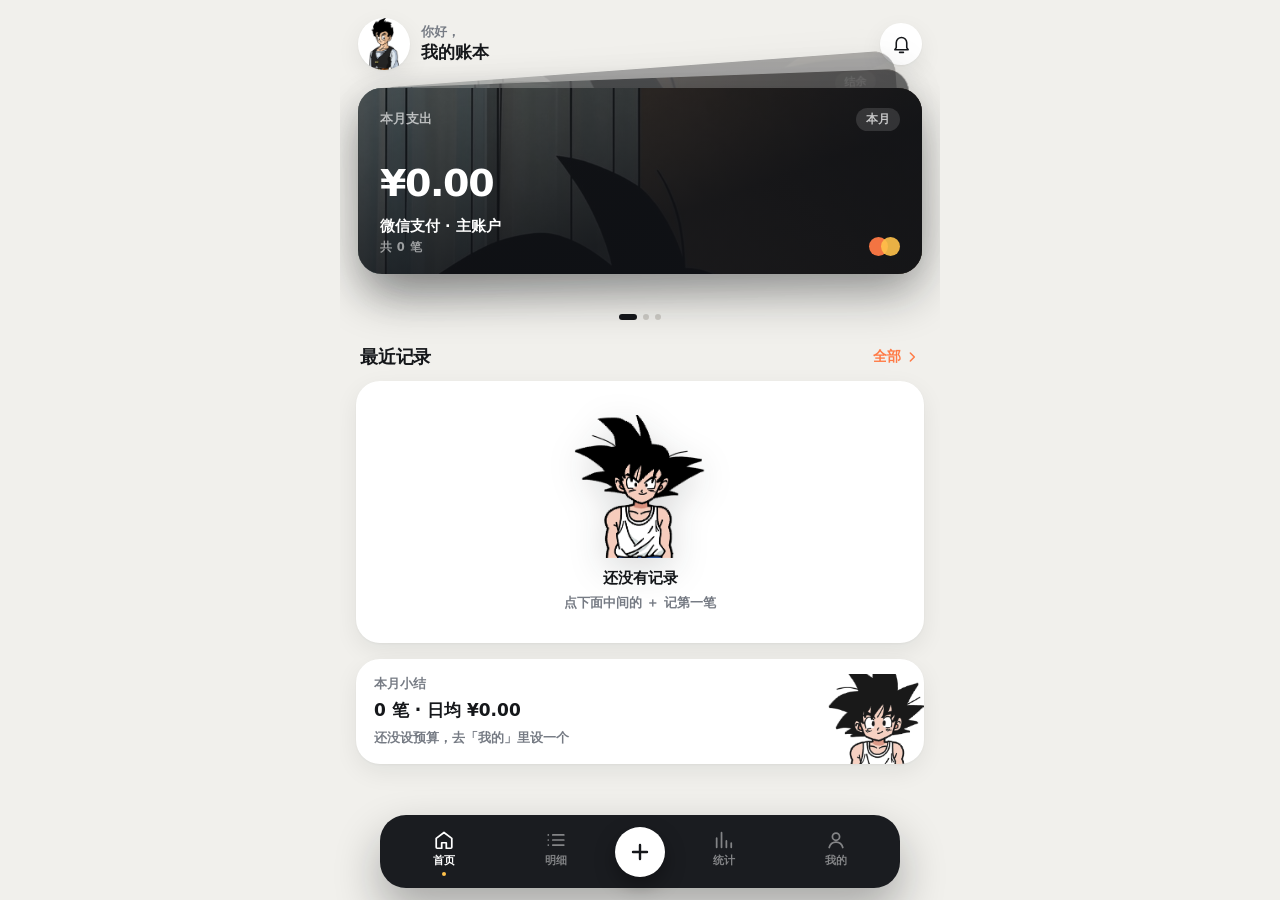
==== index.html @ 243e541c "lazy-ledger v4.0.0: new UI (cards/timeline/dial) + stickers" ====
<!DOCTYPE html>
<html lang="zh-CN">
<head>
<meta charset="UTF-8">
<meta name="viewport" content="width=device-width, initial-scale=1, viewport-fit=cover, maximum-scale=1, user-scalable=no">
<meta name="format-detection" content="telephone=no">
<title>记账</title>
<meta name="description" content="iPhone 快捷指令自动记账 · 说一句记账 · 统计，离线可用，数据同步到你的 GitHub 私有仓库">
<meta name="theme-color" content="#F1F0EC">
<link rel="manifest" href="./manifest.json">
<link rel="icon" type="image/png" href="./icons/icon-192.png">
<link rel="apple-touch-icon" href="./icons/apple-touch-icon.png">
<meta name="apple-mobile-web-app-capable" content="yes">
<meta name="mobile-web-app-capable" content="yes">
<!-- ⚠️ 必须是 default，不要改成 black-translucent。
     2026-10-14 真机实测：black-translucent 下 iOS 会让网页铺到状态栏底下，
     但把**屏幕最底那 47px** 让出去 —— 视口底比屏幕底高 47px，底栏永远悬空。 -->
<meta name="apple-mobile-web-app-status-bar-style" content="default">
<meta name="apple-mobile-web-app-title" content="记账">
<script>
/* 首屏就判定是否「独立 App 模式」（加到主屏后从图标启动）——必须在 CSS 生效前设置，
   否则会先按 Safari 模式渲染一帧（底部多留一段安全区）再跳到正确位置。 */
(function () {
  var sa = 0;
  try {
    if (window.navigator.standalone === true) sa = 1;
    else if (window.matchMedia && window.matchMedia('(display-mode: standalone)').matches) sa = 1;
    else if (window.matchMedia && window.matchMedia('(display-mode: fullscreen)').matches) sa = 1;
  } catch (e) {}
  document.documentElement.setAttribute('data-standalone', sa ? '1' : '0');
})();
</script>
<style>
  /* ============================================================
     设计语言（按参考图重做）
     浅暖灰底 + 纯白卡 + 近黑作为唯一重色（大数字、主按钮、悬浮底栏）
     大圆角（卡片 24-28px、控件胶囊）、柔和扩散阴影、深色卡片上用细波纹线
     橙色只做点缀（「全部 ›」、账户卡交叠圆点）
     字号：数字用 tabular-nums 对齐，标题字重 800
     ============================================================ */
  :root{
    --bg:#F1F0EC;
    --card:#FFFFFF;
    --ink:#15171A;
    --ink2:#767B84;
    --ink3:#AAAFB8;
    --line:#ECEAE4;
    --dark:#1A1C20;
    --dark2:#272A31;
    --accent:#FF7A45;
    --amber:#FFC24B;
    --green:#20BF8C;
    --red:#FF5C63;
    --r-xl:30px; --r-lg:24px; --r-md:18px; --r-sm:12px;
    --sh:0 8px 24px rgba(20,22,26,.07), 0 1px 3px rgba(20,22,26,.05);
    --sh2:0 18px 44px rgba(18,20,24,.14);
    --sh-dark:0 22px 46px rgba(12,14,18,.32);
    --f:-apple-system,BlinkMacSystemFont,"SF Pro Text","PingFang SC","Hiragino Sans GB","Microsoft YaHei",system-ui,sans-serif;
    --tab-h:104px;
  }
  *{box-sizing:border-box; -webkit-tap-highlight-color:transparent;}
  /* 禁止双指捏合缩放：viewport 的 user-scalable=no 在 iOS 上会被忽略，touch-action 才管用。
     双击放大也用这条压掉（别用 touchend preventDefault，会吃掉 click）。 */
  html,body{touch-action:pan-x pan-y; overscroll-behavior:none;}
  html{-webkit-text-size-adjust:100%; overflow-anchor:none; height:100%; overflow:hidden; background:var(--bg);}
  body{
    height:100%;
    height:var(--app-h, 100%);
    margin:0; background:var(--bg); color:var(--ink);
    font-family:var(--f);
    font-size:15px; line-height:1.45; font-weight:500;
    display:flex; flex-direction:column; overflow:hidden; overflow-anchor:none;
    -webkit-font-smoothing:antialiased;
  }
  button{font-family:inherit; font-weight:700; color:inherit; cursor:pointer; border:none; background:none; padding:0;}
  input,select,textarea{font-family:inherit; font-weight:600; color:var(--ink);}
  /* 干掉数字输入框自带的上下箭头（桌面浏览器上很丑，手机没有但截图会露） */
  input[type=number]::-webkit-outer-spin-button,
  input[type=number]::-webkit-inner-spin-button{-webkit-appearance:none; margin:0;}
  input[type=number]{-moz-appearance:textfield; appearance:textfield;}
  img{display:block;}
  .num{font-variant-numeric:tabular-nums; letter-spacing:-.03em;}
  .muted{color:var(--ink2);}
  .tiny{font-size:12.5px;}
  .k{font-size:13px; font-weight:600; color:var(--ink2);}
  .card{background:var(--card); border-radius:var(--r-lg); box-shadow:var(--sh);}

  /* ---------- 滚动容器 ---------- */
  main{
    flex:1 1 auto; min-height:0;
    overflow-y:auto; -webkit-overflow-scrolling:touch;
    padding:calc(14px + env(safe-area-inset-top)) 16px calc(var(--tab-h, 104px) + 10px);
    max-width:600px; width:100%; margin:0 auto;
    position:relative;
  }
  main::-webkit-scrollbar{width:0;}
  .page{display:none;}
  .page.active{display:block; animation:fadeUp .22s ease both;}
  @keyframes fadeUp{from{opacity:0; transform:translateY(6px);} to{opacity:1; transform:none;}}

  /* ---------- 页头 ---------- */
  .pg-head{padding:6px 4px 16px;}
  .pg-head .hk{font-size:13px; font-weight:600; color:var(--ink2);}
  .pg-head h1{margin:2px 0 0; font-size:30px; font-weight:800; letter-spacing:-.5px;}
  .pg-head .row{display:flex; align-items:flex-end; justify-content:space-between; gap:12px;}
  .mnav{display:flex; align-items:center; gap:2px; background:var(--card); border-radius:999px; padding:3px; box-shadow:var(--sh); flex:none;}
  .mnav button{width:34px; height:34px; border-radius:50%; font-size:17px; font-weight:700; color:var(--ink); display:flex; align-items:center; justify-content:center;}
  .mnav button:active{background:var(--bg);}
  .mnav .ym{font-size:13.5px; font-weight:700; min-width:52px; text-align:center; font-variant-numeric:tabular-nums;}

  /* ---------- 首页：问候 ---------- */
  /* 头像用透明底贴纸，整张显示不裁切（原来是照片方形裁切，头被切掉一半） */
  .hello{display:flex; align-items:center; gap:11px; padding:4px 2px 16px;}
  .ava{width:52px; height:52px; border-radius:50%; background:var(--card); box-shadow:var(--sh); flex:none;
       display:flex; align-items:center; justify-content:center; overflow:hidden;}
  .ava img{width:100%; height:100%; object-fit:contain;}
  .hello .who .k2{font-size:12.5px; font-weight:600; color:var(--ink2);}
  .hello .who .n2{font-size:17px; font-weight:800; margin-top:-1px;}
  .bell{margin-left:auto; width:42px; height:42px; border-radius:50%; background:var(--card); box-shadow:var(--sh); display:flex; align-items:center; justify-content:center; position:relative; flex:none;}
  .bell svg{width:21px; height:21px;}
  .bell i{position:absolute; top:9px; right:10px; width:8px; height:8px; border-radius:50%; background:var(--accent); border:2px solid var(--card); display:none;}
  .bell.alert i{display:block;}

  /* ---------- 首页：深色账户卡（叠卡） ---------- */
  .stack{position:relative; height:214px; margin:2px 2px 0;}
  .ccard{
    position:absolute; left:0; right:0; height:186px; border-radius:var(--r-lg);
    background:var(--dark); color:#fff; overflow:hidden;
    box-shadow:var(--sh-dark);
    transition:transform .42s cubic-bezier(.22,.9,.24,1), opacity .42s ease;
    will-change:transform;
  }
  .ccard .waves{position:absolute; inset:0; background-repeat:no-repeat; background-size:cover; opacity:.9; pointer-events:none;}
  .ccard .face{position:absolute; inset:0; background-size:cover; background-position:50% 22%; opacity:.30; mix-blend-mode:screen; pointer-events:none;}
  .ccard .veil{position:absolute; inset:0; background:linear-gradient(160deg, rgba(26,28,32,.62), rgba(16,18,22,.92) 62%); pointer-events:none;}
  .ccard.pos0{transform:translateY(0) scale(1); z-index:3;}
  .ccard.pos1{transform:translateY(-13px) scale(.962) rotate(-2.1deg); z-index:2; opacity:.62;}
  .ccard.pos2{transform:translateY(-26px) scale(.925) rotate(-4.2deg); z-index:1; opacity:.34;}
  .ccard .cidx{
    position:absolute; inset:0; padding:20px 22px 18px; display:flex; flex-direction:column; z-index:2;
  }
  .ccard.pos0 .cidx{cursor:default;}
  .ccard .clbl{font-size:12.5px; font-weight:600; color:rgba(255,255,255,.66);}
  .ccard .ctag{margin-left:auto; font-size:11.5px; font-weight:700; color:rgba(255,255,255,.72); background:rgba(255,255,255,.13); padding:3px 10px; border-radius:999px;}
  .ccard .cnum{font-size:38px; font-weight:800; letter-spacing:-1.4px; margin-top:auto; line-height:1.05; font-variant-numeric:tabular-nums;}
  .ccard .cnum small{font-size:20px; font-weight:700; letter-spacing:0;}
  .ccard .cbot{display:flex; align-items:flex-end; gap:12px; margin-top:12px;}
  .ccard .cacc{font-size:14.5px; font-weight:700;}
  .ccard .csub{font-size:11.5px; font-weight:600; color:rgba(255,255,255,.55); margin-top:2px; letter-spacing:.4px; font-variant-numeric:tabular-nums;}
  .ccard .cdot{margin-left:auto; display:flex; align-items:center; flex:none;}
  .ccard .cdot i{width:19px; height:19px; border-radius:50%; display:block;}
  .ccard .cdot i:first-child{background:var(--accent); opacity:.95;}
  .ccard .cdot i:last-child{background:var(--amber); opacity:.9; margin-left:-7px;}
  .dots-nav{display:flex; align-items:center; justify-content:center; gap:6px; margin-top:12px;}
  .dots-nav i{width:6px; height:6px; border-radius:50%; background:#CFCDC7; transition:all .2s;}
  .dots-nav i.on{width:18px; border-radius:3px; background:var(--ink);}

  /* 分类图标圆形底座：任何地方用 .ric 都自带尺寸，
     否则在没有额外约束的容器里（首页最近记录）图片会撑到原始大小。 */
  .ric{width:44px; height:44px; border-radius:50%; display:flex; align-items:center;
       justify-content:center; font-size:19px; flex:none; overflow:hidden;}
  .ric img{width:100%; height:100%; object-fit:cover; display:block;}

  /* ---------- 首页：本月小结（带贴纸的卡） ---------- */
  .mcard{position:relative; margin-top:16px; background:var(--card); border-radius:var(--r-lg);
         box-shadow:var(--sh); padding:16px 18px; overflow:hidden; min-height:96px;}
  .mcard .dec{position:absolute; right:-8px; bottom:-14px; width:104px; height:104px; object-fit:cover;
              border-radius:22px; opacity:.9; pointer-events:none;}
  .mcard .k{font-size:12.5px; font-weight:600; color:var(--ink2); position:relative; z-index:2;}
  .mcard .v{font-size:17px; font-weight:800; margin-top:5px; position:relative; z-index:2;}
  .mcard .sub{font-size:12.5px; font-weight:600; color:var(--ink2); margin-top:5px;
              position:relative; z-index:2; max-width:60%; line-height:1.6;}

  /* ---------- 记一笔：顶部速记行 ---------- */
  .sayq{display:flex; align-items:center; gap:9px; background:var(--card); border-radius:999px;
        padding:6px 6px 6px 18px; box-shadow:var(--sh); margin-bottom:14px;}
  .sayq input{flex:1; min-width:0; border:none; outline:none; background:none; font-size:14.5px; padding:9px 0;}
  .sayq input::placeholder{color:var(--ink3); font-weight:600;}
  .sayq .go{width:38px; height:38px; border-radius:50%; background:var(--dark); display:flex;
            align-items:center; justify-content:center; flex:none; transition:transform .16s;}
  .sayq .go svg{width:18px; height:18px; stroke:#fff;}
  .sayq .go:active{transform:scale(.92);}

  /* ---------- 小节标题 ---------- */
  .sec{display:flex; align-items:center; justify-content:space-between; gap:10px; margin:24px 4px 11px;}
  .sec .t{font-size:18px; font-weight:800; letter-spacing:-.2px;}
  .sec .more{font-size:13.5px; font-weight:700; color:var(--accent); display:flex; align-items:center; gap:3px;}

  /* ---------- 记录行 ---------- */
  .tx{display:flex; align-items:center; gap:12px; padding:11px 14px; cursor:pointer;}
  .tx + .tx{border-top:1px solid var(--line);}
  .tx:active{background:#FAF9F7;}
  .tx .mid{flex:1; min-width:0;}
  .tx .n{font-size:15.5px; font-weight:700; white-space:nowrap; overflow:hidden; text-overflow:ellipsis;}
  .tx .s{font-size:12.5px; font-weight:600; color:var(--ink2); margin-top:1px; white-space:nowrap; overflow:hidden; text-overflow:ellipsis;}
  .tx .amt{font-size:16px; font-weight:800; font-variant-numeric:tabular-nums; letter-spacing:-.3px; flex:none;}
  .tx .amt.in{color:var(--green);}
  .tx .st{display:inline-block; width:6px; height:6px; border-radius:50%; margin:0 5px 2px 0;}
  .list-card{background:var(--card); border-radius:var(--r-lg); box-shadow:var(--sh); overflow:hidden;}

  /* ---------- 空状态 ---------- */
  .empty{padding:34px 20px 30px; text-align:center;}
  .empty img{width:132px; margin:0 auto 10px; filter:drop-shadow(0 10px 18px rgba(20,22,26,.16));}
  .empty .t{font-size:15px; font-weight:700;}
  .empty .s{font-size:13px; font-weight:600; color:var(--ink2); margin-top:4px;}

  /* ---------- 明细：日期条 ---------- */
  .daystrip{display:flex; gap:7px; overflow-x:auto; padding:2px 2px 6px; margin:0 -16px 12px; padding-left:16px; padding-right:16px;}
  .daystrip::-webkit-scrollbar{display:none;}
  .dchip{
    flex:none; width:52px; padding:8px 0 9px; border-radius:16px; background:var(--card);
    box-shadow:var(--sh); display:flex; flex-direction:column; align-items:center; gap:2px;
    /* ⚠️ 这里不能有 transform 过渡：让位期间每个 chip 的 transform 由 JS 每帧写，
       再叠一层 transition 会互相打架（FLIP 的「瞬时回位」会被拖成慢动作）。 */
  }
  .dchip .d1{font-size:16px; font-weight:800; font-variant-numeric:tabular-nums;}
  .dchip .d2{font-size:10.5px; font-weight:600; color:var(--ink2);}
  .dchip .d3{width:5px; height:5px; border-radius:50%; background:var(--accent); opacity:0; margin-top:1px;}
  .dchip.has .d3{opacity:1;}
  .dchip.on{background:var(--dark); box-shadow:var(--sh2);}
  .dchip.on .d1,.dchip.on .d2{color:#fff;}
  .dchip.on .d3{background:var(--amber);}
  .dchip.wide{width:auto; padding-left:14px; padding-right:14px; justify-content:center;}
  /* 标签让位（Expanding Tag Selection）：选中的标签真实变宽，邻居靠 FLIP 平滑让位。
     ⚠️ 宽度必须用具体像素（min-width）而不是 width:auto —— 短标签（"1"）在 auto 下
     不会比默认宽，选中态就看不出来，邻居也就无从让位。
     让位期间每个 chip 的 transform 由 JS 每帧写，所以这里不能有 transform 过渡。 */
  .dchip.sel{width:auto; min-width:74px; padding-left:14px; padding-right:14px;}
  .dchip.sel .d1{font-size:17px;}
  .dchip.sel .d2{color:rgba(255,255,255,.78);}

  /* ---------- 明细：日历（点月份按钮形变展开） ---------- */
  #cal{
    position:absolute; z-index:70; background:var(--card); border-radius:26px;
    box-shadow:var(--sh2); overflow:hidden; display:none;
  }
  #cal.show{display:block;}
  #cal.morphing{pointer-events:none;}
  #calInner{padding:16px 16px 14px;}
  .cal-top{display:flex; align-items:center; gap:8px; margin-bottom:12px;}
  .cal-top .cm{font-size:16px; font-weight:800; font-variant-numeric:tabular-nums;}
  .cal-top .cy{font-size:12.5px; font-weight:600; color:var(--ink2); margin-left:2px;}
  .cal-top .nav{margin-left:auto; display:flex; gap:6px;}
  .cal-top .nav button{width:32px; height:32px; border-radius:50%; background:var(--bg); display:flex; align-items:center; justify-content:center; font-size:16px; font-weight:700;}
  .cal-top .nav button:active{background:#E7E5E0;}
  .cal-wk{display:grid; grid-template-columns:repeat(7,minmax(0,1fr)); gap:2px; margin-bottom:4px;}
  .cal-wk span{text-align:center; font-size:11px; font-weight:700; color:var(--ink3); padding:4px 0;}
  /* ⚠️ 必须 minmax(0,1fr)：纯 1fr 等于 minmax(auto,1fr)，某一格内容偏宽时会把
     整条轨道撑大 → 7 列装不进容器，日期错位、卡片右缘溢出被裁。 */
  .cal-grid{display:grid; grid-template-columns:repeat(7,minmax(0,1fr)); gap:2px;}
  .cal-grid button{
    aspect-ratio:1; min-width:0; border-radius:12px; display:flex; flex-direction:column;
    align-items:center; justify-content:center; gap:2px; font-size:14px; font-weight:700;
    font-variant-numeric:tabular-nums; color:var(--ink); transition:background .15s;
    overflow:hidden;
  }
  .cal-grid button.empty{visibility:hidden;}
  .cal-grid button.today{box-shadow:inset 0 0 0 2px var(--ink);}
  .cal-grid button.has{background:#F2F0EB;}
  .cal-grid button.on{background:var(--dark); color:#fff;}
  .cal-grid button .cd{width:4px; height:4px; border-radius:50%; background:var(--accent);}
  .cal-grid button.on .cd{background:var(--amber);}
  .cal-foot{display:flex; gap:8px; margin-top:12px;}
  .cal-foot button{flex:1; padding:11px 0; border-radius:999px; font-size:13.5px; font-weight:700; background:var(--bg);}
  .cal-foot button.primary{background:var(--dark); color:#fff;}

  /* ---------- 明细：时间轴 ---------- */
  .tl{position:relative; padding-left:26px;}
  .tl::before{content:''; position:absolute; left:7px; top:14px; bottom:14px; width:2px; background:var(--line); border-radius:2px;}
  .tl-day{position:relative; display:flex; align-items:center; gap:8px; margin:16px 0 9px;}
  .tl-day:first-child{margin-top:2px;}
  .tl-day .dd{position:absolute; left:-26px; width:16px; height:16px; border-radius:50%; background:var(--card); box-shadow:0 0 0 2.5px var(--ink) inset;}
  .tl-day.on .dd{background:var(--ink); box-shadow:none;}
  .tl-day .t1{font-size:14px; font-weight:800;}
  .tl-day .t2{font-size:12px; font-weight:600; color:var(--ink2);}
  .tl-day .sum{margin-left:auto; font-size:12.5px; font-weight:700; color:var(--ink2); font-variant-numeric:tabular-nums;}
  .tl-item{position:relative; margin-bottom:9px;}
  .tl-item .dot{position:absolute; left:-25.5px; top:26px; width:13px; height:13px; border-radius:50%; background:var(--card); border:2.5px solid #D8D6D0;}
  .tl-item .row{
    display:flex; align-items:center; gap:11px; background:var(--card); border-radius:var(--r-md);
    padding:12px 14px; box-shadow:var(--sh); cursor:pointer; transition:transform .16s ease;
  }
  .tl-item .row:active{transform:scale(.985);}
  .tl-item.dark .row{background:var(--dark); color:#fff; box-shadow:var(--sh2);}
  .tl-item.dark .dot{border-color:var(--ink); background:var(--ink);}
  .tl-item.dark .r2{color:rgba(255,255,255,.6);}
  .tl-item .ric{width:40px; height:40px;}
  .tl-item .rmid{flex:1; min-width:0;}
  .tl-item .r1{font-size:15px; font-weight:700; white-space:nowrap; overflow:hidden; text-overflow:ellipsis;}
  .tl-item .r2{font-size:12px; font-weight:600; color:var(--ink2); margin-top:1px; white-space:nowrap; overflow:hidden; text-overflow:ellipsis;}
  .tl-item .ramt{font-size:15.5px; font-weight:800; font-variant-numeric:tabular-nums; flex:none;}
  .tl-item .ramt.in{color:var(--green);}
  .tl-total{display:flex; align-items:center; justify-content:space-between; margin:18px 0 0; padding:14px 18px; border-radius:var(--r-md); background:var(--card); box-shadow:var(--sh);}
  .tl-total .l{font-size:13px; font-weight:600; color:var(--ink2);}
  .tl-total .v{font-size:19px; font-weight:800; font-variant-numeric:tabular-nums;}

  /* ---------- 统计：分段控件 ---------- */
  .seg{position:relative; display:flex; background:#E7E5E0; border-radius:999px; padding:4px; margin:0 0 20px;}
  .seg .pill{position:absolute; top:4px; bottom:4px; left:4px; width:calc(50% - 4px); background:var(--dark); border-radius:999px; box-shadow:0 6px 16px rgba(12,14,18,.28); transition:transform .3s cubic-bezier(.32,.72,0,1);}
  .seg.r .pill{transform:translateX(100%);}
  .seg button{position:relative; z-index:2; flex:1; padding:11px 0; font-size:14.5px; font-weight:700; color:var(--ink2); display:flex; align-items:center; justify-content:center; gap:7px; transition:color .25s;}
  .seg button svg{width:17px; height:17px;}
  .seg button.on{color:#fff;}

  /* ---------- 统计：刻度表盘 ---------- */
  .dial{position:relative; width:214px; height:214px; margin:26px auto 0;}  .dial-disc{
    position:absolute; inset:0; border-radius:50%; background:var(--card);
    box-shadow:0 14px 34px rgba(20,22,26,.10), 0 2px 6px rgba(20,22,26,.05);
    display:flex; flex-direction:column; align-items:center; justify-content:center; text-align:center; padding:0 22px;
  }
  .dial-svg{position:absolute; left:50%; top:50%; width:330px; height:330px; margin:-165px 0 0 -165px; overflow:visible; pointer-events:none;}
  .dial-state{font-size:13px; font-weight:700; color:var(--ink2);}
  .dial-state.warn{color:var(--accent);}
  .dial-num{font-size:30px; font-weight:800; letter-spacing:-1px; margin-top:3px; font-variant-numeric:tabular-nums;}
  .dial-sub{font-size:12px; font-weight:700; color:var(--ink2); margin-top:3px;}
  .dial-min,.dial-max{position:absolute; top:186px; font-size:11.5px; font-weight:700; color:var(--ink3); font-variant-numeric:tabular-nums;}
  .dial-min{left:-2px;} .dial-max{right:-2px;}
  /* 贴纸当吉祥物站在表盘左手边的空白里（表盘居中，左侧留出的空档正好站一只）：
     竖着放，完全不压中间的数字；只与最左边那段浅灰刻度轻微重叠，视觉上像贴在卡片前 */
  .dial-sticker{position:absolute; left:-70px; bottom:12px; width:58px; filter:drop-shadow(0 10px 18px rgba(20,22,26,.18)); pointer-events:none; z-index:2;}
  .dial-sticker img{width:100%; height:auto;}
  @media (max-width:375px){ .dial-sticker{left:-50px; bottom:16px; width:50px;} }
  @media (max-width:345px){ .dial-sticker{left:-42px; width:42px;} }

  /* ---------- 统计：指标格 ---------- */
  .grid2{display:grid; grid-template-columns:1fr 1fr; gap:11px; margin-top:18px;}
  .cell{background:var(--card); border-radius:var(--r-md); box-shadow:var(--sh); padding:14px 16px;}
  .cell .k{font-size:12px; font-weight:600;}
  .cell .v{font-size:21px; font-weight:800; margin-top:3px; font-variant-numeric:tabular-nums; letter-spacing:-.5px;}
  .cell .v.in{color:var(--green);}

  /* ---------- 统计：柱状 ---------- */
  .bars{display:flex; align-items:flex-end; gap:7px; height:132px; padding-top:20px;}
  .bar{flex:1; display:flex; flex-direction:column; align-items:center; justify-content:flex-end; height:100%; position:relative; cursor:pointer;}
  .bar .bv{position:absolute; top:-15px; font-size:9.5px; font-weight:700; color:var(--ink2); white-space:nowrap; font-variant-numeric:tabular-nums;}
  .bar .bb{width:100%; border-radius:8px 8px 4px 4px; background:#E3E1DB; min-height:5px; transition:background .2s;}
  .bar.on .bb{background:var(--dark);}
  .bar .bl{font-size:11px; font-weight:700; color:var(--ink2); margin-top:6px; font-variant-numeric:tabular-nums;}
  .bar.on .bl{color:var(--ink);}
  .thinbar{display:flex; align-items:flex-end; gap:2.5px; height:76px;}
  .thinbar i{flex:1; min-width:2px; background:#DEDCD6; border-radius:2px 2px 0 0; min-height:3px;}
  .thinbar i.hi{background:var(--accent);}
  .thinbar i.zero{background:#EDEBE6;}
  /* 统计页底部的贴纸横条：左边一张方形漫画图，右边一只透明贴纸 */
  .stat-strip{display:flex; align-items:center; gap:12px; margin-top:16px; background:var(--card);
              border-radius:var(--r-lg); box-shadow:var(--sh); padding:14px 16px; overflow:hidden;}
  .stat-strip img.sq{width:52px; height:52px; border-radius:16px; object-fit:cover; flex:none;}
  .stat-strip img.pn{width:46px; height:46px; object-fit:contain; flex:none; margin-left:auto;}
  .stat-strip .tx{flex:1; min-width:0;}
  .stat-strip .tx b{display:block; font-size:14.5px; font-weight:800;}
  .stat-strip .tx span{display:block; font-size:12px; font-weight:600; color:var(--ink2); margin-top:3px; line-height:1.6;}

  /* ---------- 分类占比 ---------- */
  .catline{margin-bottom:15px;}
  .catline:last-child{margin-bottom:0;}
  .catline .top{display:flex; align-items:center; gap:9px;}
  .catline .em{width:34px; height:34px; border-radius:50%; display:flex; align-items:center; justify-content:center; font-size:16px; flex:none; overflow:hidden;}
  .catline .nm{font-size:14.5px; font-weight:700;}
  .catline .am{margin-left:auto; font-size:14.5px; font-weight:800; font-variant-numeric:tabular-nums;}
  .catline .pc{font-size:12px; font-weight:700; color:var(--ink2); width:38px; text-align:right; font-variant-numeric:tabular-nums;}
  .catline .track{height:8px; border-radius:999px; background:#EFEDE8; margin-top:8px; overflow:hidden;}
  .catline .track i{display:block; height:100%; border-radius:999px;}

  /* ---------- 我的 ---------- */
  .me-hero{display:flex; align-items:center; gap:14px; padding:18px;}
  /* 我的页头图：用透明底贴纸 + contain，整只显示不被裁 */
  .me-hero .pic{width:74px; height:74px; border-radius:22px; background:#EFEDE8; overflow:hidden; flex:none;
                display:flex; align-items:center; justify-content:center;}
  .me-hero .pic img{width:100%; height:100%; object-fit:contain;}
  .me-hero .t{font-size:19px; font-weight:800; letter-spacing:-.2px;}
  .me-hero .s{font-size:12.5px; font-weight:600; color:var(--ink2); margin-top:3px;}
  .me-hero .mnum{font-size:26px; font-weight:800; font-variant-numeric:tabular-nums; letter-spacing:-.6px; margin-top:6px;}
  .rows{background:var(--card); border-radius:var(--r-lg); box-shadow:var(--sh); overflow:hidden;}
  .row-i{display:flex; align-items:center; gap:13px; padding:14px 16px; cursor:pointer;}
  .row-i + .row-i{border-top:1px solid var(--line);}
  .row-i:active{background:#FAF9F7;}
  .row-i .ri{width:38px; height:38px; border-radius:50%; display:flex; align-items:center; justify-content:center; flex:none;}
  .row-i .ri svg{width:19px; height:19px;}
  .row-i .rn{font-size:15px; font-weight:700;}
  .row-i .rs{font-size:12px; font-weight:600; color:var(--ink2); margin-top:1px;}
  .row-i .rv{margin-left:auto; font-size:13px; font-weight:700; color:var(--ink3); font-variant-numeric:tabular-nums;}
  .row-i .ar{margin-left:auto; color:var(--ink3); display:flex;}
  .row-i .rv + .ar{margin-left:8px;}
  .me-dark{margin-top:14px; border-radius:var(--r-lg); background:var(--dark); color:#fff; padding:18px; position:relative; overflow:hidden; box-shadow:var(--sh-dark);}
  .me-dark .t{font-size:15px; font-weight:800;}
  .me-dark .s{font-size:12.5px; font-weight:600; color:rgba(255,255,255,.6); margin-top:5px; line-height:1.6; position:relative; z-index:2;}
  .me-dark img{position:absolute; right:-6px; bottom:-10px; width:112px; opacity:.9; pointer-events:none;}
  .me-banner{position:relative; margin-top:14px; border-radius:var(--r-lg); overflow:hidden; box-shadow:var(--sh);}
  .me-banner img{width:100%; height:132px; object-fit:cover; object-position:50% 42%; display:block;}
  .me-banner .cap{position:absolute; left:0; right:0; bottom:0; padding:26px 16px 12px; color:#fff;
                  font-size:15px; font-weight:800; letter-spacing:.4px;
                  background:linear-gradient(transparent, rgba(10,12,16,.78));}
  .foot{text-align:center; font-size:11.5px; font-weight:600; color:var(--ink3); padding:22px 0 6px;}

  /* ---------- 悬浮底栏 ---------- */
  /* fixed + bottom:0 贴屏幕最底。独立模式下可视区已含 Home Indicator 那段，
     不再叠加 env(safe-area-inset-bottom)（叠加就是留两遍，底栏悬空）。 */
  .tabwrap{position:fixed; left:0; right:0; bottom:0; z-index:40; padding:6px 16px calc(12px + env(safe-area-inset-bottom)); pointer-events:none;}
  html[data-standalone="1"] .tabwrap{padding-bottom:12px;}
  .tabbar{
    pointer-events:auto; display:flex; align-items:center; justify-content:space-around;
    background:var(--dark); border-radius:26px; padding:8px 8px;
    box-shadow:var(--sh-dark); max-width:520px; margin:0 auto;
  }
  .tab{flex:1; display:flex; flex-direction:column; align-items:center; gap:3px; padding:6px 0 4px; color:rgba(255,255,255,.46); transition:color .2s;}
  .tab svg{width:22px; height:22px;}
  .tab .tl2{font-size:10.5px; font-weight:700; letter-spacing:.2px;}
  .tab.on{color:#fff;}
  .tab .tdot{width:4px; height:4px; border-radius:50%; background:var(--amber); opacity:0; margin-top:1px;}
  .tab.on .tdot{opacity:1;}
  .tab-add{flex:none; width:56px; display:flex; align-items:center; justify-content:center;}
  .tab-add .plus{
    width:50px; height:50px; border-radius:50%; background:#fff; color:var(--ink);
    display:flex; align-items:center; justify-content:center; box-shadow:0 8px 20px rgba(0,0,0,.34);
    transition:transform .18s cubic-bezier(.34,1.3,.5,1);
  }
  .tab-add .plus svg{width:24px; height:24px;}
  .tab-add:active .plus{transform:scale(.9);}

  /* ---------- 弹层 ---------- */
  #mask{position:fixed; inset:0; background:rgba(16,18,22,.42); backdrop-filter:blur(3px); -webkit-backdrop-filter:blur(3px); z-index:60; display:none; align-items:flex-end; justify-content:center;}
  #mask.show{display:flex;}
  #sheet{
    width:100%; max-width:560px; max-height:90vh; overflow-y:auto;
    background:var(--bg); border-radius:var(--r-xl) var(--r-xl) 0 0;
    animation:sheetUp .26s cubic-bezier(.22,.9,.24,1);
    padding-bottom:calc(14px + env(safe-area-inset-bottom));
  }
  html[data-standalone="1"] #sheet{padding-bottom:14px;}
  @keyframes sheetUp{from{transform:translateY(40px);} to{transform:none;}}
  /* Trigger Morph 期间：外壳由 WAAPI 控制几何，内容整体延迟淡入。
     形变中必须裁掉溢出的内容，否则文字会跟着尺寸被拉伸。 */
  #sheet.morphing{animation:none; overflow:hidden; pointer-events:none;}
  #sheet.morphing > *{pointer-events:none;}
  .sheet-head{
    position:sticky; top:0; z-index:3; background:var(--bg);
    padding:16px 20px 10px; display:flex; align-items:center; gap:10px;
  }
  .sheet-head h2{margin:0; font-size:20px; font-weight:800; letter-spacing:-.3px; flex:1;}
  .sheet-head .x{width:34px; height:34px; border-radius:50%; background:var(--card); box-shadow:var(--sh); display:flex; align-items:center; justify-content:center; flex:none;}
  .sheet-head .x svg{width:16px; height:16px;}
  .sheet-body{padding:4px 16px 8px;}

  /* ---------- 记一笔 ---------- */
  .type-seg{position:relative; display:flex; background:#E7E5E0; border-radius:999px; padding:4px; margin-bottom:16px;}
  .type-seg .pill{position:absolute; top:4px; bottom:4px; left:4px; width:calc(50% - 4px); background:var(--dark); border-radius:999px; transition:transform .3s cubic-bezier(.32,.72,0,1);}
  .type-seg.in .pill{transform:translateX(100%); background:#12805F;}
  .type-seg button{position:relative; z-index:2; flex:1; padding:11px 0; font-size:14.5px; font-weight:700; color:var(--ink2); transition:color .25s;}
  .type-seg button.on{color:#fff;}
  .amt-box{background:var(--card); border-radius:var(--r-lg); box-shadow:var(--sh); padding:18px; margin-bottom:14px; text-align:center;}
  .amt-box .lb{font-size:12px; font-weight:600; color:var(--ink2);}
  .amt-in{display:flex; align-items:center; justify-content:center; gap:4px; margin-top:6px;}
  .amt-in .cny{font-size:26px; font-weight:800; color:var(--ink3);}
  .amt-in input{
    border:none; outline:none; background:none; width:100%; max-width:230px; text-align:center;
    font-size:40px; font-weight:800; letter-spacing:-1.5px; font-variant-numeric:tabular-nums; padding:0;
  }
  .amt-in input::placeholder{color:#D3D1CB;}
  .fld{background:var(--card); border-radius:var(--r-lg); box-shadow:var(--sh); padding:16px; margin-bottom:14px;}
  .fld > .lb{display:block; font-size:12.5px; font-weight:700; color:var(--ink2); margin-bottom:11px;}
  .fld input[type=text],.fld input[type=number],.fld input[type=password],.fld input[type=datetime-local]{
    width:100%; border:none; outline:none; background:#F6F5F2; border-radius:14px; padding:13px 14px; font-size:15.5px;
  }
  .fld input::placeholder{color:var(--ink3); font-weight:600;}
  .hint{font-size:12px; font-weight:600; color:var(--ink2); margin-top:9px; line-height:1.6;}
  .hint b{font-weight:800; color:var(--ink);}
  .cg{display:grid; grid-template-columns:repeat(4,1fr); gap:10px 2px;}
  .cg button{display:flex; flex-direction:column; align-items:center; gap:7px; padding:6px 0; transition:transform .16s;}
  .cg .cc2{width:54px; height:54px; border-radius:50%; display:flex; align-items:center; justify-content:center; font-size:21px; background:#F4F3EF; position:relative; transition:box-shadow .2s; overflow:hidden;}
  .cg .cc2 img{width:100%; height:100%; object-fit:cover;}
  .cg .cn2{font-size:11.5px; font-weight:600; color:var(--ink2);}
  .cg button.on .cn2{color:var(--ink); font-weight:800;}
  .cg button.on .cc2{box-shadow:0 0 0 2.5px var(--ink);}
  .cg button:active{transform:scale(.93);}
  .cg .ck{position:absolute; right:-2px; bottom:-2px; width:18px; height:18px; border-radius:50%; background:var(--ink); color:#fff; font-size:11px; display:none; align-items:center; justify-content:center; font-weight:800; z-index:2;}
  .cg button.on .ck{display:flex;}
  .chips{display:flex; flex-wrap:wrap; gap:8px;}
  .chips button{padding:9px 15px; border-radius:999px; background:#F4F3EF; font-size:13.5px; font-weight:700; color:var(--ink2); transition:all .18s;}
  .chips button.on{background:var(--dark); color:#fff;}
  .btn{border-radius:999px; padding:15px 20px; font-size:16px; font-weight:800; background:var(--card); box-shadow:var(--sh); transition:transform .16s;}
  .btn:active{transform:scale(.98);}
  .btn-dark{background:var(--dark); color:#fff; box-shadow:var(--sh2);}
  .btn-full{width:100%; display:block;}
  .btn-row{display:flex; gap:10px;}
  .btn-row .btn{flex:1;}
  .btn-danger{color:var(--red);}

  /* ---------- 弹层里的列表 ---------- */
  .srow{display:flex; align-items:center; gap:12px; background:var(--card); border-radius:var(--r-md); padding:12px 14px; margin-bottom:9px; box-shadow:var(--sh); cursor:pointer;}
  .srow .ic{width:44px; height:44px; border-radius:50%; display:flex; align-items:center; justify-content:center; font-size:19px; flex:none; overflow:hidden;}
  .srow .mid{flex:1; min-width:0;}
  .srow .n{font-size:15px; font-weight:700;}
  .srow .d{font-size:12px; font-weight:600; color:var(--ink2); margin-top:1px; white-space:nowrap; overflow:hidden; text-overflow:ellipsis;}
  .srow .tag{font-size:11.5px; font-weight:700; color:var(--ink2); background:#F4F3EF; padding:4px 10px; border-radius:999px; flex:none;}
  .srow .ar{color:var(--ink3); display:flex; flex:none;}
  .badge{display:inline-block; font-size:11.5px; font-weight:700; padding:3px 9px; border-radius:999px; background:#EDEBE6; color:var(--ink2);}
  .badge.y{background:rgba(255,194,75,.28); color:#8A6100;}
  .badge.g{background:rgba(32,191,140,.18); color:#0E7A58;}
  .badge.r{background:rgba(255,92,99,.16); color:#C0303A;}
  .kw-wrap{display:flex; flex-wrap:wrap; gap:8px; margin-top:10px;}
  .kw{background:#F4F3EF; border-radius:999px; padding:7px 12px; font-size:12.5px; font-weight:700; color:var(--ink2);}
  .emo-pick,.col-pick{display:flex; flex-wrap:wrap; gap:9px;}
  .emo-pick button{width:46px; height:46px; border-radius:50%; background:#F4F3EF; font-size:22px; display:flex; align-items:center; justify-content:center;}
  .emo-pick button.on{box-shadow:0 0 0 2.5px var(--ink);}
  .col-pick button{width:40px; height:40px; border-radius:50%;}
  .col-pick button.on{box-shadow:0 0 0 2.5px var(--ink);}
  .snote{text-align:center; font-size:12px; font-weight:600; color:var(--ink3); padding:6px 0 12px;}
  /* 弹层底部的贴纸落款：小圆图 + 一句说明 */
  .sheet-dec{display:flex; align-items:center; gap:11px; padding:10px 4px 6px;}
  .sheet-dec img{width:52px; height:52px; border-radius:16px; object-fit:cover; flex:none;
                 box-shadow:0 6px 14px rgba(20,22,26,.16);}
  .sheet-dec span{font-size:12px; font-weight:600; color:var(--ink3); line-height:1.6;}
  .sync-hero{position:relative; border-radius:var(--r-lg); overflow:hidden; margin-bottom:14px; box-shadow:var(--sh);}
  .sync-hero img{width:100%; height:118px; object-fit:cover; object-position:50% 38%; display:block;}
  .sync-hero .cap{position:absolute; left:0; right:0; bottom:0; padding:24px 16px 12px; color:#fff;
                  font-size:14.5px; font-weight:800; background:linear-gradient(transparent, rgba(10,12,16,.8));}

  /* ---------- 二次确认层（替代原生 confirm） ---------- */
  #cfm{position:fixed; inset:0; background:rgba(16,18,22,.5); backdrop-filter:blur(3px); -webkit-backdrop-filter:blur(3px); z-index:80; display:none; align-items:center; justify-content:center; padding:22px;}
  #cfm.show{display:flex;}
  #cfmBox{width:100%; max-width:320px; background:var(--card); border-radius:26px; box-shadow:var(--sh2); padding:24px 20px 18px; animation:cfmIn .18s ease both;}
  @keyframes cfmIn{from{transform:scale(.94); opacity:.5;} to{transform:none; opacity:1;}}
  #cfmMsg{font-size:15.5px; font-weight:700; line-height:1.6; text-align:center;}

  #toast{
    position:fixed; left:50%; bottom:calc(var(--tab-h, 104px) + 16px);
    transform:translateX(-50%) translateY(10px); z-index:90; opacity:0; pointer-events:none;
    background:var(--dark); color:#fff; font-size:13.5px; font-weight:700; padding:12px 22px;
    border-radius:999px; box-shadow:var(--sh-dark); max-width:86vw; text-align:center;
    transition:opacity .2s, transform .2s;
  }
  #toast.show{opacity:1; transform:translateX(-50%) translateY(0);}
</style>
<script>
/* 首屏就判定是否「独立 App 模式」——必须在渲染前设置，否则底栏会先按 Safari 模式渲染再跳一下 */
(function(){
  var sa = 0;
  try{
    if(window.navigator.standalone === true) sa = 1;
    else if(window.matchMedia && window.matchMedia('(display-mode: standalone)').matches) sa = 1;
    else if(window.matchMedia && window.matchMedia('(display-mode: fullscreen)').matches) sa = 1;
  }catch(e){}
  document.documentElement.setAttribute('data-standalone', sa ? '1' : '0');
})();
</script>
</head>
<body>

<main id="main">
  <!-- ============ 首页 ============ -->
  <section id="page-home" class="page active"></section>
  <!-- ============ 明细 ============ -->
  <section id="page-list" class="page"></section>
  <!-- ============ 统计 ============ -->
  <section id="page-stats" class="page"></section>
  <!-- ============ 我的 ============ -->
  <section id="page-me" class="page"></section>
</main>

<nav class="tabwrap" id="tabwrap">
  <div class="tabbar">
    <button class="tab on" data-page="home">
      <svg viewBox="0 0 24 24" fill="none" stroke="currentColor" stroke-width="1.9" stroke-linecap="round" stroke-linejoin="round"><path d="M3.5 10.2 12 3.8l8.5 6.4V20a1 1 0 0 1-1 1h-5v-6h-5v6h-5a1 1 0 0 1-1-1z"/></svg>
      <span class="tl2">首页</span><i class="tdot"></i>
    </button>
    <button class="tab" data-page="list">
      <svg viewBox="0 0 24 24" fill="none" stroke="currentColor" stroke-width="1.9" stroke-linecap="round" stroke-linejoin="round"><path d="M8.5 6.5h12M8.5 12h12M8.5 17.5h12M3.6 6.5h.01M3.6 12h.01M3.6 17.5h.01"/></svg>
      <span class="tl2">明细</span><i class="tdot"></i>
    </button>
    <button class="tab-add" id="tabAdd" aria-label="记一笔">
      <span class="plus"><svg viewBox="0 0 24 24" fill="none" stroke="currentColor" stroke-width="2.4" stroke-linecap="round"><path d="M12 5v14M5 12h14"/></svg></span>
    </button>
    <button class="tab" data-page="stats">
      <svg viewBox="0 0 24 24" fill="none" stroke="currentColor" stroke-width="1.9" stroke-linecap="round" stroke-linejoin="round"><path d="M4 20V10M9.3 20V4M14.6 20v-7M19.9 20v-4.5"/></svg>
      <span class="tl2">统计</span><i class="tdot"></i>
    </button>
    <button class="tab" data-page="me">
      <svg viewBox="0 0 24 24" fill="none" stroke="currentColor" stroke-width="1.9" stroke-linecap="round" stroke-linejoin="round"><circle cx="12" cy="8.4" r="3.9"/><path d="M4.6 20.2c.9-3.7 3.9-5.9 7.4-5.9s6.5 2.2 7.4 5.9"/></svg>
      <span class="tl2">我的</span><i class="tdot"></i>
    </button>
  </div>
</nav>

<!-- ============ 弹层 ============ -->
<div id="mask">
  <div id="sheet">
    <!-- 形变展开时只有这一层做内容淡入，外壳几何由 WAAPI 控制 -->
    <div id="sheetInner">
      <div class="sheet-head">
        <h2 id="sheetTitle">记一笔</h2>
        <button class="x" id="sheetX" aria-label="关闭"><svg viewBox="0 0 24 24" fill="none" stroke="currentColor" stroke-width="2.4" stroke-linecap="round"><path d="M5 5l14 14M19 5 5 19"/></svg></button>
      </div>
      <div class="sheet-body" id="sheetBody"></div>
    </div>
  </div>
</div>

<!-- ============ 日历（点月份按钮形变展开） ============ -->
<div id="cal"><div id="calInner"></div></div>

<!-- ============ 二次确认层（内置浏览器会静默拦掉原生 confirm，只能自己做） ============ -->
<div id="cfm">
  <div id="cfmBox">
    <div id="cfmMsg"></div>
    <div class="btn-row" style="margin-top:18px;">
      <button class="btn" id="cfmNo">取消</button>
      <button class="btn btn-dark" id="cfmOk">确定</button>
    </div>
  </div>
</div>

<div id="toast"></div>

<script>
(function(){
'use strict';

/* 禁掉双指捏合缩放。viewport 的 user-scalable=no 在 iOS 上基本被忽略，
   真正管用的是这两条：gesture 事件 + touchmove 多指兜底。
   注意：双击放大交给 CSS 的 touch-action:manipulation，
   千万别在 touchend 里 preventDefault —— 那会把后续 click 一起吃掉，按钮全点不动。 */
(function lockZoom(){
  ['gesturestart','gesturechange','gestureend'].forEach(function(ev){
    document.addEventListener(ev, function(e){ e.preventDefault(); }, { passive:false });
  });
  document.addEventListener('touchmove', function(e){
    if (e.touches && e.touches.length > 1) e.preventDefault();
  }, { passive:false });
})();

/* ================= 常量 ================= */
var KEY = 'lazy-ledger-v1';
var VER = 'v4.0.0';

var DEFAULT_CATS = [
  { id:'canyin',  name:'餐饮', emoji:'🍜', color:'#FF7B7B', type:'expense', kw:['饭','餐','吃','喝','午饭','早饭','晚饭','夜宵','外卖','美团','饿了么','食堂','咖啡','奶茶','星巴克','肯德基','麦当劳','汉堡','火锅','烧烤','小吃','米线','麻辣烫','拉面','面馆','牛肉面','盖饭','沙县','黄焖鸡','甜品','蛋糕','豆浆','粥','点心','快餐','简餐','酒馆','水果','买菜'] },
  { id:'gouwu',   name:'购物', emoji:'🛒', color:'#FFC93C', type:'expense', kw:['买','购物','超市','淘宝','天猫','京东','拼多多','唯品会','商场','服饰','衣服','鞋','优衣库','数码','家电','商城','旗舰店','便利店'] },
  { id:'yule',    name:'娱乐', emoji:'🎮', color:'#5DD9E8', type:'expense', kw:['娱乐','电影','游戏','唱歌','ktv','演唱会','会员','视频','音乐','网易','腾讯视频','爱奇艺','优酷','bilibili','哔哩','steam','健身','游泳','按摩','足浴','酒吧','剧本杀','密室'] },
  { id:'yiliao',  name:'医疗', emoji:'💊', color:'#FF9EC4', type:'expense', kw:['医院','看病','药','买药','挂号','诊所','体检','医疗','口腔','牙科','门诊'] },
  { id:'xuexi',   name:'学习', emoji:'📚', color:'#4ED8B4', type:'expense', kw:['书','学习','培训','课程','学费','书店','考试','网课','文具','教材'] },
  { id:'jiaotong',name:'交通', emoji:'🚕', color:'#FF9F45', type:'expense', kw:['打车','出租车','滴滴','地铁','公交','高铁','火车','机票','航空','加油','停车','单车','哈啰','青桔','出行','车费','洗车','违章','摩拜','油费','过路费','高速','停车费','车票','船票','共享单车','电动车','充电桩','网约车'] },
  { id:'tongxun', name:'通讯', emoji:'📱', color:'#B9A0F0', type:'expense', kw:['话费','流量','移动','联通','电信','宽带','网费','通讯','月租'] },
  { id:'juzhu',   name:'居住', emoji:'🏠', color:'#FFB3BA', type:'expense', kw:['房租','租金','水费','电费','燃气','物业','取暖','中介费','押金','家政','保洁'] },
  { id:'renqing', name:'人情', emoji:'🎁', color:'#F48FB1', type:'expense', kw:['红包','礼金','礼物','随礼','转账','压岁','份子','小荷包','亲密付','代付'] },
  { id:'other',   name:'其他', emoji:'📦', color:'#C9C2B0', type:'expense', kw:[] },
  /* 收入 */
  { id:'gz',      name:'工资', emoji:'💰', color:'#4ED8B4', type:'income', kw:['工资','薪资','薪水','月薪','奖金','年终','绩效','补贴'] },
  { id:'jz',      name:'兼职', emoji:'💼', color:'#5DD9E8', type:'income', kw:['兼职','外快','私活','劳务'] },
  { id:'lc',      name:'理财', emoji:'📈', color:'#FFC93C', type:'income', kw:['理财','基金','股票','利息','收益','余额宝','零钱通','定期'] },
  { id:'hb',      name:'红包', emoji:'🧧', color:'#FF9EC4', type:'income', kw:['红包','压岁钱','礼金','转账','收款','转入','收到','小荷包'] },
  { id:'bx',      name:'报销', emoji:'🧾', color:'#FF9F45', type:'income', kw:['报销','退款','退货','返现','赔付'] },
  { id:'otherin', name:'其他收入', emoji:'✨', color:'#C9C2B0', type:'income', kw:[] }
];
var ACCOUNTS = [
  { name:'微信支付', color:'#20BF8C', tag:'WX' },
  { name:'支付宝',   color:'#3B82F6', tag:'ALI' },
  { name:'银行卡',   color:'#6B7280', tag:'BANK' },
  { name:'现金',     color:'#FFC24B', tag:'CASH' }
];
/* 分类图标：从用户给的黑白漫画人物图里裁的 16 张（stickers/cat/）。
   每个内置分类各配一张，互不重复；自定义分类回退到 emoji。 */
var CAT_ICON = {
  '餐饮':'cat-01a', '购物':'cat-02a', '娱乐':'cat-03a', '医疗':'cat-04a', '学习':'cat-05a',
  '交通':'cat-06a', '通讯':'cat-07a', '居住':'cat-08a', '人情':'cat-01b', '其他':'cat-02b',
  '工资':'cat-03b', '兼职':'cat-04b', '理财':'cat-05b', '红包':'cat-06b', '报销':'cat-07b', '其他收入':'cat-08b'
};
function catIcon(name){ var id = CAT_ICON[name]; return id ? ('./stickers/cat/' + id + '.jpg') : ''; }
var ACCOUNT_NAMES = ['微信支付','支付宝','银行卡','现金','其他'];
var PALETTE = ['#FF7B7B','#FFC93C','#5DD9E8','#FF9EC4','#4ED8B4','#FF9F45','#B9A0F0','#7FDDC4','#FFB3BA','#C9C2B0'];
var EMOJIS = ['📦','🍜','🛒','🎮','💊','📚','🚕','📱','🏠','🎁','💰','💼','📈','🧧','🧾','✨','☕','🍺','👕','🚇','✈️','🐱','🎬','💡'];

/* ================= 动效：Trigger Morph（从按钮形变展开） =================
   点按钮 → 面板从这颗按钮的形状长出来，而不是从屏幕底部滑入。
   起点必须实时量被点按钮的真实矩形（宽度随文案/屏宽变化，不能硬编码），
   圆角与尺寸一起插值（起点胶囊 → 终点面板圆角），内容延迟到 ~62% 才淡入，
   关闭原路收回按钮（不是滑出屏幕）。
   用 WAAPI 而非弹簧：需要可反向播放、可暂停到任意进度。
   注意两个坑：① onfinish 里再 cancel() 会让回调永不触发 → 用 finished.then()
   ② 事件必须在初始化阶段绑定，不能写在 play() 里（否则第一次点不开） */
var morphAnim = null;
var reduceMotion = false;
try{ reduceMotion = !!(window.matchMedia && window.matchMedia('(prefers-reduced-motion: reduce)').matches); }catch(e){}

/* 记下最近被点的按钮（事件委托里拿不到「哪个按钮被点」，捕获阶段记下来） */
document.addEventListener('pointerdown', function(e){
  var t = e.target && e.target.closest ? e.target.closest('button,[data-morph]') : null;
  if(t) window.__morphSrc = t;
}, true);

/* 把 el 从 srcEl 的形状长到它自己的最终几何 */
function morphOpen(el, srcEl, onDone){
  var src = srcEl || window.__morphSrc;
  if(!src || !el){ if(onDone) onDone(); return; }
  var br = src.getBoundingClientRect();
  var tr = el.getBoundingClientRect();
  if(!tr.width || !tr.height){ if(onDone) onDone(); return; }

  if(reduceMotion){
    el.classList.remove('morphing');
    if(onDone) onDone();
    return;
  }
  el.classList.add('morphing');
  var dx = br.left - tr.left, dy = br.top - tr.top;
  var radiusTo = (el.id === 'cal') ? '26px' : '30px 30px 0 0';
  var a1 = el.animate([
    { transform:'translate('+dx+'px,'+dy+'px)', width:br.width+'px', height:br.height+'px',
      borderRadius:'999px', opacity:.55 },
    { transform:'translate(0,0)', width:tr.width+'px', height:tr.height+'px',
      borderRadius:radiusTo, opacity:1 }
  ], { duration:620, easing:'cubic-bezier(.22,.9,.24,1)', fill:'both' });
  /* 内容延迟淡入：面板长到约 62% 才显示，否则文字被横向压扁。
     内容层不做尺寸/缩放动画。 */
  var inner = el.firstElementChild;
  var a2 = null;
  if(inner){
    a2 = inner.animate([
      { opacity:0, transform:'translateY(14px)' },
      { opacity:0, transform:'translateY(14px)', offset:.62 },
      { opacity:1, transform:'translateY(0)' }
    ], { duration:620, easing:'ease-out', fill:'both' });
  }
  morphAnim = [a1, a2];
  a1.finished.then(function(){
    el.classList.remove('morphing');
    /* 撤掉 fill：让面板回到自然布局（不写内联几何，避免压住后续布局） */
    if(a1.cancel) a1.cancel();
    if(a2 && a2.cancel) a2.cancel();
    morphAnim = null;
    if(onDone) onDone();
  }).catch(function(){
    el.classList.remove('morphing');
    if(onDone) onDone();
  });
}

/* 关闭：原路收回按钮。内容先淡出（220ms），外壳再缩回（420ms）。 */
function morphClose(el, srcEl, onDone){
  var src = srcEl || window.__morphSrc;
  var finish = function(){
    el.classList.remove('morphing');
    el.classList.remove('show');
    if(onDone) onDone();
  };
  if(reduceMotion || !src || !el.classList.contains('show')){ finish(); return; }
  var br = src.getBoundingClientRect();
  var tr = el.getBoundingClientRect();
  if(!tr.width || !tr.height){ finish(); return; }
  var dx = br.left - tr.left, dy = br.top - tr.top;
  var radiusTo = (el.id === 'cal') ? '26px' : '30px 30px 0 0';
  el.classList.add('morphing');
  var dx = br.left - tr.left, dy = br.top - tr.top;
  var radiusTo = (el.id === 'cal') ? '26px' : '30px 30px 0 0';
  var inner = el.firstElementChild;
  if(inner){
    inner.animate([{opacity:1},{opacity:0}], { duration:220, easing:'ease-in', fill:'both' });
  }
  var a1 = el.animate([
    { transform:'translate(0,0)', width:tr.width+'px', height:tr.height+'px', borderRadius:radiusTo, opacity:1 },
    { transform:'translate('+dx+'px,'+dy+'px)', width:br.width+'px', height:br.height+'px',
      borderRadius:'999px', opacity:.4 }
  ], { duration:420, easing:'cubic-bezier(.4,0,.7,.3)', fill:'both' });
  /* ★ 用 finished 收尾：在 onfinish 里再 cancel 会变成 oncancel，回调永不触发 */
  a1.finished.then(finish).catch(finish);
}

/* ================= 动效：标签让位（Expanding Tag Selection，FLIP） =================
   选中项真实变宽 → 邻项按布局变化平滑让位。
   必须用真实布局测量（getBoundingClientRect / offsetLeft），小屏折行时硬算一定错。
   命中判定挂在**外层固定容器**上：动画期间标签在 transform 中，命中区域会跟着抖。 */
function flipTagRow(container, els, activeIdx){
  if(!container || !els.length) return;
  var before = els.map(function(el){
    var r = el.getBoundingClientRect();
    return { l:r.left, t:r.top, w:r.width, h:r.height };
  });
  /* 真实切换布局（触发重排/折行） */
  els.forEach(function(el, i){ el.classList.toggle('sel', i === activeIdx); el.classList.toggle('on', i === activeIdx); });
  if(reduceMotion) return;
  els.forEach(function(el, i){
    var r = el.getBoundingClientRect();
    var dx = before[i].l - r.left;
    var dy = before[i].t - r.top;
    /* 尺寸补偿：布局尺寸变了的那两项会瞬间跳一下，用缩放把视觉尺寸先补回旧值 */
    var sw = r.width ? before[i].w / r.width : 1;
    var sh = r.height ? before[i].h / r.height : 1;
    if(Math.abs(dx) < .5 && Math.abs(dy) < .5 && Math.abs(sw-1) < .002 && Math.abs(sh-1) < .002) return;
    el.style.transformOrigin = 'left center';
    /* 用 WAAPI 而不是 CSS transition：
       ① 不写内联 transform —— 动画结束（fill:'none'）元素自然落在新布局位，没有残留偏移，
          连点也不会累积漂移；
       ② transition 在无头 / 被遮挡的环境里可能整段不推进，WAAPI 走合成器更可靠、也可逐帧验收。 */
    el.animate([
      { transform:'translate('+dx.toFixed(2)+'px,'+dy.toFixed(2)+'px) scale('+sw.toFixed(4)+','+sh.toFixed(4)+')' },
      { transform:'translate(0,0) scale(1,1)' }
    ], { duration:340, easing:'cubic-bezier(.22,1,.36,1)', fill:'none' });
  });
}
/* 让位结束后无需清理：WAAPI 用 fill:'none'，动画一结束元素就自然落在新布局位，
   不写内联 transform 也就不会残留偏移（连点也不会累积漂移）。 */

/* ================= 动效：滚动容器里把形变目标居中 ================= */
function centerInScroller(scroller, el, offset){
  if(!scroller || !el) return;
  var top = el.offsetTop - (offset || 0);
  scroller.scrollTop = Math.max(0, top);
}

/* ================= 统一的「开弹层」入口 =================
   所有弹层都从这里开：显示遮罩 + 从被点的按钮/行形变展开。
   集中一处，避免每个 open*() 各写一遍（也保证漏掉的那个不会退化成底部滑入）。
   ⚠️ 必须先把遮罩显示出来、量到面板的真实几何，再播放形变 ——
   面板在 display:none 的容器里量出来是 0×0，morphOpen 会直接放弃（退化成无动画）。 */
function openSheetMorph(srcEl){
  var mask = $('mask');
  var sheet = $('sheet');
  sheet.classList.remove('morphing');
  mask.classList.add('show');
  /* 读一次布局，确保 show 之后的尺寸已经算出来 */
  void sheet.offsetHeight;
  morphOpen(sheet, srcEl || window.__morphSrc);
}

/* ================= 状态 ================= */
var S = {
  records:{}, known:{}, pending:{}, delQ:[],
  cfg:{ owner:'', repo:'lazy-ledger-data', token:'', auto:true, branch:'main' },
  lastSync:0,
  budget:0,
  cats:null,
  recurring:[],
  inputMode:'input'
};

function migrate(raw){
  var o = raw && typeof raw === 'object' ? raw : {};
  return {
    records:(o.records && typeof o.records==='object') ? o.records : {},
    known:(o.known && typeof o.known==='object') ? o.known : {},
    pending:(o.pending && typeof o.pending==='object') ? o.pending : {},
    delQ:Array.isArray(o.delQ) ? o.delQ : [],
    cfg:{
      owner:String((o.cfg&&o.cfg.owner)||''),
      repo:String((o.cfg&&o.cfg.repo)||'lazy-ledger-data'),
      token:String((o.cfg&&o.cfg.token)||''),
      auto:(o.cfg&&o.cfg.auto===false)?false:true,
      branch:String((o.cfg&&o.cfg.branch)||'main')
    },
    lastSync:Number(o.lastSync)||0,
    budget:Number(o.budget)||0,
    cats:Array.isArray(o.cats)?o.cats:null,
    recurring:Array.isArray(o.recurring)?o.recurring:[],
    inputMode:(o.inputMode==='card')?'card':'input'
  };
}
function load(){
  try{
    var raw = localStorage.getItem(KEY);
    if(raw) S = migrate(JSON.parse(raw));
    for(var id in S.records){
      var r = S.records[id];
      if(!r.ts) r.ts = parseTs(r.time);
      if(r.src==='shortcut' && !r.raw) r.raw='';
      if(r.manual) r.auto=false;
      if(!r.manual && isBadCat(r.category)){
        r.category = r.type==='income' ? '其他收入' : '其他';
        var fix = autoCat(r.raw, r.type) || autoCat(r.note, r.type);
        if(fix){ r.category=fix; r.auto=true; }
      }
    }
  }catch(e){}
}
function persist(){
  try{ localStorage.setItem(KEY, JSON.stringify(S)); }
  catch(e){ toast('本地保存失败：'+e.message); }
}

/* ================= 工具 ================= */
function $(id){ return document.getElementById(id); }
function esc(s){ return String(s==null?'':s).replace(/[&<>"']/g, function(c){
  return {'&':'&amp;','<':'&lt;','>':'&gt;','"':'&quot;',"'":'&#39;'}[c]; }); }
function pad(n){ return n<10?'0'+n:''+n; }
function ymdStr(ts){ var d=new Date(ts); return d.getFullYear()+'-'+pad(d.getMonth()+1)+'-'+pad(d.getDate()); }
function hmStr(ts){ var d=new Date(ts); return pad(d.getHours())+':'+pad(d.getMinutes()); }
function parseTs(s){
  if(!s) return 0;
  var t = new Date(String(s).replace(' ','T'));
  if(!isNaN(t.getTime())) return t.getTime();
  var m = String(s).match(/(\d{4})-(\d{2})-(\d{2})[ T_.](\d{2})[-.:](\d{2})/);
  if(m) return new Date(+m[1],+m[2]-1,+m[3],+m[4],+m[5]).getTime();
  return 0;
}
function money(n){
  n = Number(n)||0;
  return '¥'+(Math.round(n*100)/100).toFixed(2);
}
function moneyShort(n){
  n = Number(n)||0;
  if(n>=10000) return (n/10000).toFixed(n%10000===0?0:1)+'w';
  if(n>=1000) return (n/1000).toFixed(n%1000===0?0:1)+'k';
  if(n>=100) return String(Math.round(n));
  return (Math.round(n*10)/10).toString();
}
function num(n){ return (Math.round((Number(n)||0)*100)/100).toFixed(2); }
function weekCn(ts){ return '周'+'日一二三四五六'.charAt(new Date(ts).getDay()); }
function dayLabel(dayStr, ts){
  var today = ymdStr(Date.now());
  var yest = ymdStr(Date.now()-86400000);
  if(dayStr===today) return '今天';
  if(dayStr===yest) return '昨天';
  return (Number(dayStr.slice(5,7)))+'月'+(Number(dayStr.slice(8,10)))+'日';
}
function askConfirm(msg, onOk, opts){
  opts = opts || {};
  var box = $('cfm'), okBtn = $('cfmOk'), noBtn = $('cfmNo');
  if(!box || !okBtn || !noBtn) return;
  $('cfmMsg').textContent = msg;
  okBtn.textContent = opts.okLabel || '确定';
  okBtn.className = 'btn ' + (opts.danger === false ? 'btn-dark' : 'btn btn-danger');
  noBtn.textContent = opts.cancelLabel || '取消';
  function close(){ box.classList.remove('show'); okBtn.onclick = null; noBtn.onclick = null; box.onclick = null; }
  okBtn.onclick = function(e){ e.stopPropagation(); close(); if(onOk) onOk(); };
  noBtn.onclick = function(e){ e.stopPropagation(); close(); };
  box.onclick = function(e){ if(e.target === box) close(); };
  box.classList.add('show');
}
function toast(msg){
  var t=$('toast');
  t.textContent=msg;
  t.classList.add('show');
  clearTimeout(toast._t);
  toast._t=setTimeout(function(){ t.classList.remove('show'); },2200);
}
function copyText(txt, ok){
  function fb(){
    var ta=document.createElement('textarea');
    ta.value=txt; ta.style.position='fixed'; ta.style.opacity='0';
    document.body.appendChild(ta); ta.select();
    try{ document.execCommand('copy'); toast(ok||'已复制'); }catch(e){ toast('复制失败'); }
    document.body.removeChild(ta);
  }
  if(navigator.clipboard && navigator.clipboard.writeText && (location.protocol==='https:'||location.hostname==='localhost'||location.hostname==='127.0.0.1')){
    navigator.clipboard.writeText(txt).then(function(){ toast(ok||'已复制'); }, fb);
  } else fb();
}
function newId(){
  var d=new Date();
  return 'rec-'+d.getFullYear()+pad(d.getMonth()+1)+pad(d.getDate())+'-'+pad(d.getHours())+pad(d.getMinutes())+pad(d.getSeconds())+'-'+(Math.floor(Math.random()*9000)+1000);
}
function sanitizeId(id){
  id=String(id||'').replace(/[^A-Za-z0-9_-]/g,'-');
  return id||newId();
}
function b64(str){ return btoa(unescape(encodeURIComponent(str))); }
/* 圆角软底：把分类色稀释成可用作图标底的浅色（白底卡上不刺眼） */
function tint(hex, a){
  var h=String(hex||'#C9C2B0').replace('#','');
  if(h.length===3) h=h[0]+h[0]+h[1]+h[1]+h[2]+h[2];
  var r=parseInt(h.slice(0,2),16), g=parseInt(h.slice(2,4),16), b=parseInt(h.slice(4,6),16);
  return 'rgba('+r+','+g+','+b+','+(a==null?0.16:a)+')';
}

/* ================= 分类词典 ================= */
function cats(){ return S.cats || DEFAULT_CATS; }
function expenseCats(){ return cats().filter(function(c){ return c.type!=='income'; }); }
function incomeCats(){ return cats().filter(function(c){ return c.type==='income'; }); }
function catOf(name){
  var all = cats();
  for(var i=0;i<all.length;i++) if(all[i].name===name) return all[i];
  return null;
}
function catEmoji(name){
  var c = catOf(name);
  return c ? c.emoji : '📦';
}
function catColor(name){
  var c = catOf(name);
  return c ? c.color : '#C9C2B0';
}
function autoCat(text, type){
  var s = String(text||'').toLowerCase();
  if(!s.trim()) return null;
  var list = (type==='income') ? incomeCats() : expenseCats();
  var best=null, bestLen=0;
  list.forEach(function(c){
    (c.kw||[]).forEach(function(k){
      if(k && s.indexOf(String(k).toLowerCase())>=0 && k.length>bestLen){
        best=c.name; bestLen=k.length;
      }
    });
  });
  return best;
}
var CAT_NAMES = {};
DEFAULT_CATS.forEach(function(c){ CAT_NAMES[c.name]=true; });
function isBadCat(c){
  c = String(c==null?'':c).trim();
  if(!c) return true;
  if(CAT_NAMES[c]) return false;
  if(catOf(c)) return false;
  if(/\d{4}[-/]\d{1,2}[-/]\d{1,2}/.test(c)) return true;
  if(/^\d{1,2}[-:.]\d{2}([-:.]\d{2})?$/.test(c)) return true;
  if(c.length>12) return true;
  if(c.indexOf('\n')>=0) return true;
  return false;
}
function guessCat(rec){
  var cur = String(rec.category||'').trim();
  if(cur && !isBadCat(cur) && cur!=='其他' && cur!=='其他收入') return null;
  return autoCat(rec.raw, rec.type) || autoCat(rec.note, rec.type) || null;
}
function parseRawAmount(text){
  var s = String(text||'');
  var m = s.match(/([+\-])\s*([0-9][0-9,]*\.[0-9]{1,2})/);
  if(m) return { sign:m[1], value:Math.abs(parseFloat(m[2].replace(/,/g,'')) )||0 };
  m = s.match(/([0-9][0-9,]*(?:\.[0-9]{1,2})?)\s*元/);
  if(m) return { sign:'', value:Math.abs(parseFloat(m[1].replace(/,/g,'')) )||0 };
  return null;
}

/* ================= 宽松 JSON（云端坏记录自愈） ================= */
function escapeCtl(s){
  var out='', inStr=false, esc2=false;
  for(var i=0;i<s.length;i++){
    var ch=s.charAt(i), code=s.charCodeAt(i);
    if(esc2){ out+=ch; esc2=false; continue; }
    if(ch==='\\'){ out+=ch; esc2=true; continue; }
    if(ch==='"'){ inStr=!inStr; out+=ch; continue; }
    if(inStr && code<0x20){
      if(ch==='\n') out+='\\n'; else if(ch==='\r') out+='\\r'; else if(ch==='\t') out+='\\t';
      else out+='\\u'+('000'+code.toString(16)).slice(-4);
      continue;
    }
    out+=ch;
  }
  return out;
}
function escapeCtlSmart(s){
  var out='', inStr=false, esc2=false;
  for(var i=0;i<s.length;i++){
    var ch=s.charAt(i), code=s.charCodeAt(i);
    if(esc2){ out+=ch; esc2=false; continue; }
    if(ch==='\\'){ out+=ch; esc2=true; continue; }
    if(ch==='"'){
      if(!inStr){ inStr=true; out+=ch; continue; }
      var j=i+1, nx='';
      while(j<s.length && /\s/.test(s.charAt(j))) j++;
      nx=s.charAt(j);
      if(nx===','||nx===':'||nx==='}'||nx===']'||nx===''){ inStr=false; out+=ch; }
      else out+='\\"';
      continue;
    }
    if(inStr && code<0x20){
      if(ch==='\n') out+='\\n'; else if(ch==='\r') out+='\\r'; else if(ch==='\t') out+='\\t';
      else out+='\\u'+('000'+code.toString(16)).slice(-4);
      continue;
    }
    out+=ch;
  }
  return out;
}
function looseJson(text){
  var s = String(text==null?'':text);
  try{ return { ok:true, obj:JSON.parse(s), repaired:false }; }catch(e){}
  var cands = [
    s.replace(/:\s*,/g,':0,').replace(/:\s*([}\]])/g,':0$1').replace(/,\s*([}\]])/g,'$1'),
    escapeCtl(s),
    escapeCtl(s.replace(/:\s*,/g,':0,').replace(/:\s*([}\]])/g,':0$1').replace(/,\s*([}\]])/g,'$1')),
    s.replace(/[\r\n\t]/g, function(c){ return c==='\n'?'\\n':c==='\r'?'\\r':'\\t'; }),
    escapeCtlSmart(s)
  ];
  for(var i=0;i<cands.length;i++){
    try{ return { ok:true, obj:JSON.parse(cands[i]), repaired:true }; }catch(e){}
  }
  return { ok:false, obj:null, repaired:false };
}
function normalizeRec(r, idFromPath){
  var rawCat = String(r.category||'').trim();
  function clean(v){ return String(v==null?'':v).replace(/["']+$/,'').trim(); }
  var src = clean(r.src);
  if(src!=='shortcut' && src!=='web') src='shortcut';
  var rawAmt = Math.abs(Number(r.amount))||0;
  var rec = {
    id: sanitizeId(clean(r.id)||idFromPath),
    type: r.type==='income'?'income':'expense',
    amount: rawAmt,
    category: rawCat,
    note: String(r.note||''),
    account: clean(r.account),
    time: clean(r.time),
    src: src
  };
  rec.raw = String(r.raw||r.ocr||'').slice(0,2000);
  if(rec.src==='shortcut' && rec.raw && (!rec.amount || rec.amount===0)){
    var pa = parseRawAmount(rec.raw);
    if(pa && pa.sign==='-') rec.amount = pa.value;
  }
  if(isBadCat(rec.category)) rec.category = rec.type==='income'?'其他收入':'其他';
  rec.ts = parseTs(rec.time);
  if(rec.ts && String(r.time||'').indexOf('_')>=0) rec.time = ymdStr(rec.ts)+' '+hmStr(rec.ts);
  rec.auto = false;
  if(rec.src==='shortcut'){
    var hit = guessCat(rec);
    if(hit){ rec.category=hit; rec.auto=true; }
  }
  rec.fixed = (rec.category!==rawCat) || (rec.amount!==rawAmt);
  return rec;
}
function cloudRec(rec){
  var o = { id:rec.id, type:rec.type, amount:rec.amount, category:rec.category,
    note:rec.note, account:rec.account, time:rec.time, src:rec.src };
  if(rec.raw) o.raw = rec.raw;
  return o;
}

/* ================= 同步（GitHub 私有仓库当数据库） ================= */
var syncing=false;
function ghHeaders(extra){
  var h = { 'Accept':'application/vnd.github+json', 'X-GitHub-Api-Version':'2022-11-28' };
  if(S.cfg.token) h['Authorization']='Bearer '+S.cfg.token;
  if(extra) for(var k in extra) h[k]=extra[k];
  return h;
}
function ghApi(path, opt){
  opt = opt||{};
  opt.headers = ghHeaders(opt.headers);
  return fetch('https://api.github.com'+path, opt).then(function(res){
    return res.text().then(function(txt){
      var body=null;
      try{ body = txt?JSON.parse(txt):null; }catch(e){}
      if(!res.ok){
        var msg = (body&&body.message)?body.message:('HTTP '+res.status);
        var err = new Error(msg); err.status=res.status; throw err;
      }
      return body;
    });
  });
}
function isCfgOk(){ return !!(S.cfg.owner && S.cfg.repo && S.cfg.token); }
function pushPending(){
  var ids = Object.keys(S.pending);
  var chain = Promise.resolve();
  ids.forEach(function(id){
    chain = chain.then(function(){
      var rec = S.records[id];
      if(!rec){ delete S.pending[id]; return Promise.resolve(); }
      var path = 'data/'+id+'.json';
      var body = { message:'ledger: '+(rec.time||ymdStr(Date.now())), content:b64(JSON.stringify(cloudRec(rec))) };
      if(S.known[path]) body.sha = S.known[path].sha;
      return ghApi('/repos/'+S.cfg.owner+'/'+S.cfg.repo+'/contents/'+path, {
        method:'PUT', headers:{'Content-Type':'application/json'}, body:JSON.stringify(body)
      }).then(function(r){
        if(r&&r.content&&r.content.sha) S.known[path]={sha:r.content.sha};
        delete S.pending[id]; persist();
      }).catch(function(e){
        if(e.status===422 && !S.known[path]){
          return ghApi('/repos/'+S.cfg.owner+'/'+S.cfg.repo+'/contents/'+path).then(function(f){
            if(f&&f.sha){
              body.sha=f.sha;
              return ghApi('/repos/'+S.cfg.owner+'/'+S.cfg.repo+'/contents/'+path, {
                method:'PUT', headers:{'Content-Type':'application/json'}, body:JSON.stringify(body)
              }).then(function(r2){
                if(r2&&r2.content&&r2.content.sha) S.known[path]={sha:r2.content.sha};
                delete S.pending[id]; persist();
              });
            }
          });
        }
        throw e;
      });
    });
  });
  chain = chain.then(function(){
    return S.delQ.slice().reduce(function(c,d){
      return c.then(function(){
        return ghApi('/repos/'+S.cfg.owner+'/'+S.cfg.repo+'/contents/'+d.path, {
          method:'DELETE', headers:{'Content-Type':'application/json'},
          body:JSON.stringify({ message:'ledger: delete '+d.path, sha:d.sha })
        }).then(function(){
          delete S.known[d.path];
          S.delQ = S.delQ.filter(function(x){ return x.path!==d.path; });
          persist();
        }).catch(function(e){
          if(e.status===404){
            delete S.known[d.path];
            S.delQ = S.delQ.filter(function(x){ return x.path!==d.path; });
            persist();
          }
        });
      });
    }, Promise.resolve());
  });
  return chain;
}
function pull(){
  return ghApi('/repos/'+S.cfg.owner+'/'+S.cfg.repo).then(function(repo){
    var br = (repo&&repo.default_branch)||'main';
    if(br!==S.cfg.branch){ S.cfg.branch=br; persist(); }
    return ghApi('/repos/'+S.cfg.owner+'/'+S.cfg.repo+'/git/trees/'+encodeURIComponent(br)+'?recursive=1');
  }).then(function(tree){
    var files = ((tree&&tree.tree)||[]).filter(function(t){
      return t.type==='blob' && /^data\/rec-.*\.json$/.test(t.path);
    });
    var fresh = files.filter(function(f){ return !S.known[f.path]; }).slice(0,300);
    return fresh.reduce(function(c,f){
      return c.then(function(){
        var m = f.path.match(/^data\/(rec-.*)\.json$/);
        var idFromPath = m?m[1]:null;
        return ghApi('/repos/'+S.cfg.owner+'/'+S.cfg.repo+'/contents/'+f.path).then(function(j){
          var txt=null;
          if(j && typeof j.content==='string' && j.content){
            try{ txt = decodeURIComponent(escape(atob(j.content.replace(/\s/g,'')))); }
            catch(e){ try{ txt = atob(j.content.replace(/\s/g,'')); }catch(e2){ txt=null; } }
          } else if(j && typeof j==='object' && (j.id||j.type||j.amount!=null)){
            var rec0 = normalizeRec(j, idFromPath);
            S.records[rec0.id]=rec0;
            S.known[f.path]={sha:j.sha||f.sha};
            if(rec0.fixed) S.pending[rec0.id]=true;
            persist();
            return;
          } else if(typeof j==='string'){ txt=j; }
          if(txt==null) throw new Error('empty');
          var p = looseJson(txt);
          if(!p.ok) throw new Error('bad json');
          var rec = normalizeRec(p.obj, idFromPath);
          S.records[rec.id]=rec;
          S.known[f.path]={sha:(j&&j.sha)||f.sha};
          if(rec.fixed || p.repaired) S.pending[rec.id]=true;
          persist();
        }).catch(function(){});
      });
    }, Promise.resolve());
  });
}
function sync(manual){
  if(syncing) return;
  if(!S.cfg.owner || !S.cfg.repo){ if(manual) toast('请先配置 GitHub 同步'); return; }
  if(!navigator.onLine){ if(manual) toast('当前离线'); return; }
  syncing = true;
  if(manual) toast('同步中…');
  var hadErr=null;
  var pre = isCfgOk()?pushPending():Promise.resolve();
  pre.then(function(){ return pull(); })
    .then(function(){ return isCfgOk()?pushPending():Promise.resolve(); })
    .then(function(){ S.lastSync=Date.now(); persist(); })
    .catch(function(e){ hadErr=e; if(e&&e.status===401) S.lastSync=0; })
    .then(function(){
      syncing=false;
      renderAll();
      if(manual){
        if(hadErr) toast('同步失败：'+syncErrText(hadErr));
        else toast('同步完成 ✔');
      }
    });
}
function syncErrText(e){
  if(!e) return '未知错误';
  if(e.status===401) return 'Token 无效或已过期（去 GitHub 重新生成）';
  if(e.status===403) return '权限不足（检查 Token 的 Contents 读写权限）';
  if(e.status===404) return '仓库不存在，或 Token 没有授权这个仓库';
  if(e.status===422) return '数据格式问题（Base64 或 JSON 不合法）';
  return e.message || '网络问题，稍后重试';
}

/* ================= 图标（线性 SVG，与参考图一致） ================= */
var ICO = {
  bell:'<svg viewBox="0 0 24 24" fill="none" stroke="currentColor" stroke-width="1.8" stroke-linecap="round" stroke-linejoin="round"><path d="M18 15.5V10a6 6 0 1 0-12 0v5.5L4.4 18h15.2z"/><path d="M9.8 21h4.4"/></svg>',
  send:'<svg viewBox="0 0 24 24" fill="none" stroke="currentColor" stroke-width="1.9" stroke-linecap="round" stroke-linejoin="round"><path d="M12 19V5M6.2 10.8 12 5l5.8 5.8"/></svg>',
  down:'<svg viewBox="0 0 24 24" fill="none" stroke="currentColor" stroke-width="1.9" stroke-linecap="round" stroke-linejoin="round"><path d="M12 5v14M6.2 13.2 12 19l5.8-5.8"/></svg>',
  target:'<svg viewBox="0 0 24 24" fill="none" stroke="currentColor" stroke-width="1.9" stroke-linecap="round" stroke-linejoin="round"><circle cx="12" cy="12" r="8"/><circle cx="12" cy="12" r="3.2"/></svg>',
  tag:'<svg viewBox="0 0 24 24" fill="none" stroke="currentColor" stroke-width="1.9" stroke-linecap="round" stroke-linejoin="round"><path d="M12.6 3.5H20v7.4l-8.6 8.6a1.4 1.4 0 0 1-2 0l-5.4-5.4a1.4 1.4 0 0 1 0-2z"/><circle cx="16.6" cy="7" r="1.2" fill="currentColor" stroke="none"/></svg>',
  arw:'<svg viewBox="0 0 24 24" width="16" height="16" fill="none" stroke="currentColor" stroke-width="2.2" stroke-linecap="round" stroke-linejoin="round"><path d="M9.5 6 15.5 12l-6 6"/></svg>',
  cloud:'<svg viewBox="0 0 24 24" fill="none" stroke="currentColor" stroke-width="1.9" stroke-linecap="round" stroke-linejoin="round"><path d="M7.5 18.5A4.5 4.5 0 0 1 7 9.6a5.5 5.5 0 0 1 10.4 1.2 4 4 0 0 1-.6 7.7z"/></svg>',
  refresh:'<svg viewBox="0 0 24 24" fill="none" stroke="currentColor" stroke-width="1.9" stroke-linecap="round" stroke-linejoin="round"><path d="M20 11a8 8 0 0 0-13.9-5.3L4 8"/><path d="M4 4v4h4"/><path d="M4 13a8 8 0 0 0 13.9 5.3L20 16"/><path d="M20 20v-4h-4"/></svg>',
  info:'<svg viewBox="0 0 24 24" fill="none" stroke="currentColor" stroke-width="1.9" stroke-linecap="round" stroke-linejoin="round"><circle cx="12" cy="12" r="8.4"/><path d="M12 11v5.4M12 7.8h.01"/></svg>',
  gift:'<svg viewBox="0 0 24 24" fill="none" stroke="currentColor" stroke-width="1.9" stroke-linecap="round" stroke-linejoin="round"><path d="M4.5 10.5h15V20h-15z"/><path d="M3.5 7.4h17v3.1h-17zM12 7.4V20"/><path d="M12 7.4S10.8 3.5 8.6 3.5a2.2 2.2 0 0 0 0 3.9zM12 7.4s1.2-3.9 3.4-3.9a2.2 2.2 0 0 1 0 3.9z"/></svg>',
  calc:'<svg viewBox="0 0 24 24" fill="none" stroke="currentColor" stroke-width="1.9" stroke-linecap="round" stroke-linejoin="round"><rect x="5" y="3.4" width="14" height="17.2" rx="3"/><path d="M8.6 7.6h6.8M8.6 12h.01M12 12h.01M15.4 12h.01M8.6 16h.01M12 16h.01M15.4 16h.01"/></svg>',
  cal:'<svg viewBox="0 0 24 24" fill="none" stroke="currentColor" stroke-width="1.9" stroke-linecap="round" stroke-linejoin="round"><rect x="3.6" y="5" width="16.8" height="15.4" rx="3"/><path d="M3.6 9.6h16.8M8.4 3.4v3.2M15.6 3.4v3.2"/></svg>',
  out:'<svg viewBox="0 0 24 24" fill="none" stroke="currentColor" stroke-width="1.9" stroke-linecap="round" stroke-linejoin="round"><path d="M12 3.6v11M7.6 10.2 12 14.6l4.4-4.4"/><path d="M4.6 16.4v1.8a2.2 2.2 0 0 0 2.2 2.2h10.4a2.2 2.2 0 0 0 2.2-2.2v-1.8"/></svg>'
};

/* ================= 首页 ================= */
var cardIdx = 0;
function monthMetrics(ym){
  var ex=0, inc=0, cnt=0;
  for(var id in S.records){
    var r = S.records[id];
    if(!r.ts) continue;
    if(ymdStr(r.ts).slice(0,7)!==ym) continue;
    cnt++;
    if(r.type==='income') inc+=r.amount; else ex+=r.amount;
  }
  return { ex:ex, inc:inc, cnt:cnt, bal:inc-ex };
}
function recentRecs(n){
  var arr=[];
  for(var id in S.records){ if(S.records[id].ts) arr.push(S.records[id]); }
  arr.sort(newestFirst);
  return arr.slice(0,n);
}
/* 新的在前。同一分钟内记的两笔 ts 完全相同，只按 ts 排顺序是随机的，
   所以再用 id 兜底比较（id 形如 rec-20261015-093012-4821，本身带时间）。
   注意 id 可能是快捷指令造的任意串，所以只做「相等时才比」的兜底。 */
function newestFirst(a, b){
  var d = (b.ts||0) - (a.ts||0);
  if(d) return d;
  var ai = String(a.id||''), bi = String(b.id||'');
  if(ai === bi) return 0;
  return ai < bi ? 1 : -1;
}
/* 分类图标：有专属漫画图就用图（圆形裁切），没有就回退到 emoji。
   bg 传 true 时给 emoji 加一层淡色圆底（自定义分类用）。 */
function catCircle(name, size){
  var ic = catIcon(name);
  var sz = size ? ('width:'+size+'px;height:'+size+'px;') : '';
  if(ic){
    return '<div class="ric" style="'+sz+'background:#E9E7E1;">'
      + '<img src="'+ic+'" alt="">'
      + '</div>';
  }
  var col = catColor(name);
  return '<div class="ric" style="'+sz+'background:'+tint(col,.20)+';color:'+col+';">'+catEmoji(name)+'</div>';
}
function txRow(r){
  var isIn = r.type==='income';
  var pend = S.pending[r.id] ? '<span class="st" style="background:var(--accent);" title="待上传"></span>' : '';
  return '<div class="tx" data-id="'+esc(r.id)+'">'
    + catCircle(r.category)
    + '<div class="mid">'
    +   '<div class="n">'+pend+esc(r.category)+'</div>'
    +   '<div class="s">'+esc(r.note||r.account||'—')+' · '+esc(relTime(r))+'</div>'
    + '</div>'
    + '<div class="amt'+(isIn?' in':'')+'">'+(isIn?'+':'−')+num(r.amount)+'</div>'
    + '</div>';
}
function renderHome(){
  var now = new Date();
  var ym = now.getFullYear()+'-'+pad(now.getMonth()+1);
  var m = monthMetrics(ym);
  var recs = recentRecs(6);
  var pendN = Object.keys(S.pending).length;

  var cards = [
    { k:'本月支出', v:m.ex,  sub:'共 '+m.cnt+' 笔', acc:'微信支付 · 主账户', tag:S.budget>0 ? (m.ex<=S.budget?'预算内':'已超预算') : '本月' },
    { k:'本月收入', v:m.inc, sub:'本月累计进账',   acc:'全部账户',        tag:'收入' },
    { k:'本月结余', v:m.bal, sub:'收入 − 支出',    acc:'全部账户',        tag:'结余' }
  ];
  function cardHtml(c, idx){
    var pos = (idx - cardIdx + 3) % 3;
    var v = Math.abs(c.v);
    return '<div class="ccard pos'+pos+'" data-idx="'+idx+'">'
      + '<div class="waves" style="background-image:url(./stickers/acct-bg.jpg);background-position:50% '+(18+idx*22)+'%;"></div>'
      + '<div class="veil"></div>'
      + '<div class="cidx">'
      +   '<div style="display:flex;align-items:center;">'
      +     '<span class="clbl">'+c.k+'</span><span class="ctag">'+esc(c.tag)+'</span>'
      +   '</div>'
      +   '<div class="cnum">'+(c.v<0?'−':'')+'¥'+num(v)+'</div>'
      +   '<div class="cbot">'
      +     '<div><div class="cacc">'+esc(c.acc)+'</div><div class="csub">'+esc(c.sub)+'</div></div>'
      +     '<span class="cdot"><i></i><i></i></span>'
      +   '</div>'
      + '</div>'
      + '</div>';
  }
  var hello = ''
    + '<div class="hello">'
    +   '<div class="ava"><img src="./stickers/goku-3.png" alt=""></div>'
    +   '<div class="who"><div class="k2">你好，</div><div class="n2">我的账本</div></div>'
    +   '<button class="bell'+(pendN?' alert':'')+'" id="btnBell">'+ICO.bell+'<i></i></button>'
    + '</div>';
  var stack = '<div class="stack" id="stack">'
    + cards.map(cardHtml).join('')
    + '</div>'
    + '<div class="dots-nav" id="stackDots">'
    + cards.map(function(c,i){ return '<i class="'+(i===cardIdx?'on':'')+'"></i>'; }).join('')
    + '</div>';

  var recent = '';
  if(recs.length){
    recent = '<div class="list-card" id="homeList">'+recs.map(txRow).join('')+'</div>';
  } else {
    recent = '<div class="card empty"><img src="./stickers/px-happy.png" alt=""><div class="t">还没有记录</div>'
      + '<div class="s">点下面中间的 ＋ 记第一笔</div></div>';
  }

  /* 本月小结：把原来那四个圆钮的位置换成一张带贴纸的卡（功能没丢，只是不再重复） */
  var thisM = monthMetrics(ym);
  var sumCard = '<div class="mcard">'
    + '<img class="dec" src="./stickers/px-smile.png" alt="">'
    + '<div class="k">本月小结</div>'
    + '<div class="v">'+thisM.cnt+' 笔 · 日均 ¥'+num(thisM.ex/Math.max(1,Object.keys(monthDays(ym)).length))+'</div>'
    + '<div class="sub">'+(S.budget>0
        ? ('预算 ¥'+num(S.budget)+' · '+(thisM.ex>S.budget?('已超 ¥'+num(thisM.ex-S.budget)):('还剩 ¥'+num(S.budget-thisM.ex))))
        : '还没设预算，去「我的」里设一个')+'</div>'
    + '</div>';

  $('page-home').innerHTML = hello + stack
    + '<div class="sec"><span class="t">最近记录</span><button class="more" data-act="go-list">全部 '+ICO.arw+'</button></div>'
    + recent + sumCard;

  // 叠卡：点一下换下一张（参考图里的卡片堆叠）
  var st = $('stack');
  if(st){
    st.addEventListener('click', function(e){
      var card = e.target.closest('.ccard');
      if(!card) return;
      var pos = card.className.indexOf('pos0')>=0 ? 0 : (card.className.indexOf('pos1')>=0 ? 1 : 2);
      if(pos!==0){ cardIdx = (cardIdx + pos) % 3; renderHome(); return; }
      openMonth();
    });
  }
  Array.prototype.forEach.call(document.querySelectorAll('#homeList .tx'), function(el){
    el.addEventListener('click', function(){ openSheet(el.getAttribute('data-id')); });
  });
  var b = $('btnBell');
  if(b) b.addEventListener('click', openNotify);
}
function relTime(r){
  if(!r.ts) return r.time||'时间未知';
  var d = ymdStr(r.ts), t = hmStr(r.ts);
  var today = ymdStr(Date.now());
  var yest = ymdStr(Date.now()-86400000);
  if(d===today) return '今天 '+t;
  if(d===yest) return '昨天 '+t;
  return (Number(d.slice(5,7)))+'/'+(Number(d.slice(8,10)))+' '+t;
}

/* ================= 明细 ================= */
var listYm = (function(){ var d=new Date(); return d.getFullYear()+'-'+pad(d.getMonth()+1); })();
var listPick = '';   // '' = 整月；'yyyy-mm-dd' = 只看某天
function monthRecs(ym){
  var arr=[];
  for(var id in S.records){
    var r = S.records[id];
    if(!r.ts) continue;
    if(ymdStr(r.ts).slice(0,7)!==ym) continue;
    arr.push(r);
  }
  arr.sort(newestFirst);
  return arr;
}
function renderList(){
  var now = new Date();
  var isCurMonth = listYm === (now.getFullYear()+'-'+pad(now.getMonth()+1));
  var y = Number(listYm.slice(0,4)), mo = Number(listYm.slice(5,7));
  var dayCount = new Date(y, mo, 0).getDate();
  var todayD = now.getDate();
  var all = monthRecs(listYm);
  var byDay = {};
  all.forEach(function(r){ var d=ymdStr(r.ts); (byDay[d]=byDay[d]||[]).push(r); });
  var sum = monthMetrics(listYm);

  var head = '<div class="pg-head"><div class="row">'
    + '<div><div class="hk">'+y+' 年</div><h1>'+mo+' 月明细</h1></div>'
    + '<div class="mnav">'
    +   '<button data-mv="-1" aria-label="上个月">‹</button>'
    +   '<button class="ym" id="calTrigger" aria-label="选日期">'+yrMoShort()+((y!==now.getFullYear())?(' '+y):'')+'</button>'
    +   '<button data-mv="1" aria-label="下个月">›</button></div>'
    + '</div></div>';
  function yrMoShort(){ return mo+'月'; }

  // 日期条：整月 + 本月每一天（有记录的带点）。
  // 选中项会真实变宽（.sel），邻居靠 FLIP 平滑让位 —— 见 flipTagRow()
  var strip = '<div class="daystrip" id="dayStrip">'
    + '<button class="dchip wide'+(listPick===''?' on sel':'')+'" data-day=""><span class="d1">整月</span><span class="d2">'+sum.cnt+' 笔</span></button>';
  for(var d0=1; d0<=dayCount; d0++){
    var ds = listYm+'-'+pad(d0);
    var has = !!byDay[ds];
    var isToday = isCurMonth && d0===todayD;
    strip += '<button class="dchip'+(has?' has':'')+(listPick===ds?' on sel':'')+'" data-day="'+ds+'">'
      + '<span class="d1">'+d0+'</span>'
      + '<span class="d2">'+(isToday?'今天':weekCn(parseTs(ds)))+'</span>'
      + '<span class="d3"></span></button>';
  }
  strip += '</div>';

  $('page-list').innerHTML = head + strip + '<div id="listBodyWrap">' + listBodyHtml() + '</div>';
  bindListBody();
  var st = $('dayStrip');
  if(st){
    var chips = Array.prototype.slice.call(st.querySelectorAll('.dchip'));
    /* 标签让位：先把所有 chip 的当前布局量下来，切 sel 触发真实重排，
       再用 FLIP 让邻居平滑滑到新位置（不重建 DOM，避免整页重排闪烁） */
    Array.prototype.forEach.call(chips, function(el, i){
      el.addEventListener('click', function(){
        var day = el.getAttribute('data-day')||'';
        if(day === listPick) return;              /* 点已选中项：不动 */
        listPick = day;
        flipTagRow(st, chips, i);
        renderListBodyOnly();
      });
    });
  }
  Array.prototype.forEach.call(document.querySelectorAll('#page-list [data-mv]'), function(el){
    el.addEventListener('click', function(){ shiftMonth(Number(el.getAttribute('data-mv'))); });
  });
  var ct = $('calTrigger');
  if(ct) ct.addEventListener('click', function(){ openCalendar(ct); });
}

/* 只重渲染时间轴部分（日期条保留，才能做让位动画） */
function renderListBodyOnly(){
  var w = $('listBodyWrap');
  if(!w) return;
  w.innerHTML = listBodyHtml();
  bindListBody();
}
function bindListBody(){
  Array.prototype.forEach.call(document.querySelectorAll('#page-list .tl-item'), function(el){
    el.addEventListener('click', function(){ openSheet(el.getAttribute('data-id')); });
  });
}
/* 时间轴主体：按当前 listYm / listPick 生成 */
function listBodyHtml(){
  var now = new Date();
  var isCurMonth = listYm === (now.getFullYear()+'-'+pad(now.getMonth()+1));
  var all = monthRecs(listYm);
  var byDay = {};
  all.forEach(function(r){ var d=ymdStr(r.ts); (byDay[d]=byDay[d]||[]).push(r); });

  if(!all.length){
    return '<div class="card empty"><img src="./stickers/px-trunks.png" style="width:120px;" alt="">'
      + '<div class="t">'+(isCurMonth?'这个月还没有记录':'这天没有记录')+'</div>'
      + '<div class="s">点底部中间的 ＋ 记一笔</div></div>';
  }
  var shown = listPick ? (byDay[listPick]||[]) : all;
  if(!shown.length){
    return '<div class="card empty"><img src="./stickers/px-smile.png" style="width:132px;" alt="">'
      + '<div class="t">'+esc(dayLabel(listPick, parseTs(listPick)))+' 没有记录</div>'
      + '<div class="s">点「整月」看全月</div></div>';
  }
  // 本月最大单笔支出：用深色卡高亮（对应参考图里那张黑卡）
  var maxRec = null;
  shown.forEach(function(r){ if(r.type!=='income' && (!maxRec || r.amount>maxRec.amount)) maxRec=r; });

  var groups=[], gmap={};
  shown.forEach(function(r){
    var d = ymdStr(r.ts);
    if(!gmap[d]){ gmap[d]=[]; groups.push(d); }
    gmap[d].push(r);
  });
  var html = '<div class="tl">';
  groups.forEach(function(d){
    var g = gmap[d];
    var dEx=0, dIn=0;
    g.forEach(function(r){ if(r.type==='income') dIn+=r.amount; else dEx+=r.amount; });
    var ts = parseTs(d);
    html += '<div class="tl-day'+((isCurMonth&&d===ymdStr(Date.now()))?' on':'')+'">'
      + '<span class="dd"></span>'
      + '<span class="t1">'+esc(dayLabel(d, ts))+'</span>'
      + '<span class="t2">'+esc(weekCn(ts))+'</span>'
      + '<span class="sum">'+(dIn-dEx<0?'−':'')+'¥'+num(Math.abs(dIn-dEx))+'</span>'
      + '</div>';
    g.forEach(function(r){
      var isIn = r.type==='income';
      var dark = (maxRec && r.id===maxRec.id);
      html += '<div class="tl-item'+(dark?' dark':'')+'" data-id="'+esc(r.id)+'">'
        + '<span class="dot"></span>'
        + '<div class="row">'
        +   catCircle(r.category)
        +   '<div class="rmid"><div class="r1">'+esc(r.category)+'</div>'
        +     '<div class="r2">'+esc(hmStr(r.ts))+' · '+esc(r.note||r.account||'—')+(r.auto?' · 自动分类':'')+'</div></div>'
        +   '<span class="ramt'+(isIn?' in':'')+'">'+(isIn?'+':'−')+num(r.amount)+'</span>'
        + '</div>'
        + '</div>';
    });
  });
  html += '</div>';
  var exSum = shown.reduce(function(a,r){ return a+(r.type==='income'?0:r.amount); },0);
  var inSum = shown.reduce(function(a,r){ return a+(r.type==='income'?r.amount:0); },0);
  html += '<div class="tl-total"><span class="l">'+(listPick?(dayLabel(listPick,parseTs(listPick))+' 合计'):'本月合计')+'</span>'
    + '<span class="v">'
    +   '<span style="font-size:12.5px;font-weight:600;color:var(--ink2);">支出 </span>¥'+num(exSum)
    +   (inSum ? '<span style="font-size:12.5px;font-weight:600;color:var(--ink2);margin-left:10px;">收入 </span><span style="color:var(--green);">¥'+num(inSum)+'</span>' : '')
    + '</span></div>';
  return html;
}

/* ================= 日历（点月份按钮形变展开，可挑任意日期） ================= */
var calYm = '';
function openCalendar(srcEl){
  var cal = $('cal');
  if(!cal) return;
  if(cal.classList.contains('show')){ closeCalendar(); return; }
  calYm = listYm;
  /* 先把日历放到触发按钮正下方（fixed 定位由 JS 算，避免被滚动容器裁切） */
  var r = srcEl.getBoundingClientRect();
  var width = Math.min(320, window.innerWidth - 32);
  var left = Math.min(Math.max(12, r.left), window.innerWidth - width - 12);
  cal.style.width = width + 'px';
  cal.style.left = left + 'px';
  cal.style.top = (r.bottom + 8) + 'px';
  paintCalendar();
  cal.classList.add('show');
  morphOpen(cal, srcEl);
  document.addEventListener('pointerdown', calOutside, true);
}
function calOutside(e){
  var cal = $('cal');
  if(!cal || !cal.classList.contains('show')) return;
  if(cal.contains(e.target)) return;
  var trig = $('calTrigger');
  if(trig && trig.contains(e.target)) return;
  closeCalendar();
}
function closeCalendar(){
  var cal = $('cal');
  if(!cal) return;
  document.removeEventListener('pointerdown', calOutside, true);
  morphClose(cal, window.__morphSrc);
}
function paintCalendar(){
  var cal = $('cal');
  var inner = $('calInner');
  if(!cal || !inner) return;
  var y = Number(calYm.slice(0,4)), mo = Number(calYm.slice(5,7));
  var first = new Date(y, mo-1, 1);
  var startWk = first.getDay();                 // 0=周日
  var dayCount = new Date(y, mo, 0).getDate();
  var byDay = {};
  monthRecs(calYm).forEach(function(r){ byDay[ymdStr(r.ts)] = true; });
  var today = ymdStr(Date.now());

  var wk = ['日','一','二','三','四','五','六'].map(function(w){ return '<span>'+w+'</span>'; }).join('');
  var cells = '';
  for(var i=0;i<startWk;i++) cells += '<button class="empty" disabled></button>';
  for(var d=1; d<=dayCount; d++){
    var ds = calYm+'-'+pad(d);
    var cls = 'cal-grid-cell';
    if(ds === today) cls += ' today';
    if(byDay[ds]) cls += ' has';
    if(ds === listPick) cls += ' on';
    cells += '<button class="'+cls+'" data-cal-day="'+ds+'"><span>'+d+'</span>'
      + (byDay[ds] ? '<span class="cd"></span>' : '')
      + '</button>';
  }
  inner.innerHTML = ''
    + '<div class="cal-top">'
    +   '<span class="cm">'+mo+' 月</span><span class="cy">'+y+'</span>'
    +   '<span class="nav">'
    +     '<button data-cal-mv="-1" aria-label="上个月">‹</button>'
    +     '<button data-cal-mv="1" aria-label="下个月">›</button>'
    +   '</span>'
    + '</div>'
    + '<div class="cal-wk">'+wk+'</div>'
    + '<div class="cal-grid">'+cells+'</div>'
    + '<div class="cal-foot">'
    +   '<button id="calAll">看整月</button>'
    +   '<button class="primary" id="calToday">今天</button>'
    + '</div>';

  Array.prototype.forEach.call(inner.querySelectorAll('[data-cal-day]'), function(b){
    b.addEventListener('click', function(){
      var ds = b.getAttribute('data-cal-day');
      listPick = ds;
      /* 跨月选择：把明细页也切到那个月 */
      if(ds.slice(0,7) !== listYm) listYm = ds.slice(0,7);
      closeCalendar();
      renderList();
      /* 让选中的那天在日期条里居中可见 */
      setTimeout(function(){
        var st = $('dayStrip');
        if(!st) return;
        var el = st.querySelector('.dchip[data-day="'+ds+'"]');
        if(el) st.scrollLeft = Math.max(0, el.offsetLeft - st.clientWidth/2 + el.offsetWidth/2);
      }, 60);
    });
  });
  Array.prototype.forEach.call(inner.querySelectorAll('[data-cal-mv]'), function(b){
    b.addEventListener('click', function(){
      var d = Number(b.getAttribute('data-cal-mv'));
      var yy = Number(calYm.slice(0,4)), mm = Number(calYm.slice(5,7)) + d;
      if(mm<1){ mm=12; yy--; }
      if(mm>12){ mm=1; yy++; }
      calYm = yy+'-'+pad(mm);
      paintCalendar();
    });
  });
  $('calAll').addEventListener('click', function(){
    listPick = '';
    if(calYm !== listYm) listYm = calYm;
    closeCalendar(); renderList();
  });
  $('calToday').addEventListener('click', function(){
    var t = ymdStr(Date.now());
    listPick = t; listYm = t.slice(0,7);
    calYm = listYm;
    closeCalendar(); renderList();
  });
}

/* ================= 统计 ================= */
var statYm = (function(){ var d=new Date(); return d.getFullYear()+'-'+pad(d.getMonth()+1); })();
var statSeg = 'ov';   // 'ov' 概览 / 'cat' 分类
function renderStats(){
  var now = new Date();
  var y = Number(statYm.slice(0,4)), mo = Number(statYm.slice(5,7));
  var m = monthMetrics(statYm);
  var recs = monthRecs(statYm);
  var daysSet = {};
  var daySum = {};
  recs.forEach(function(r){
    var d = ymdStr(r.ts);
    daysSet[d] = true;
    if(r.type!=='income') daySum[d] = (daySum[d]||0) + r.amount;
  });
  var dayN = Object.keys(daysSet).length||1;
  var avg = m.ex/dayN;
  var maxDay = 0;
  for(var dk in daySum){ if(daySum[dk] > maxDay) maxDay = daySum[dk]; }

  var head = '<div class="pg-head"><div class="row">'
    + '<div><div class="hk">'+y+' 年</div><h1>'+mo+' 月统计</h1></div>'
    + '<div class="mnav"><button data-mv="-1" aria-label="上个月">‹</button>'
    +   '<span class="ym">'+mo+'月</span>'
    +   '<button data-mv="1" aria-label="下个月">›</button></div>'
    + '</div></div>';

  var seg = '<div class="seg'+(statSeg==='cat'?' r':'')+'" id="statSeg">'
    + '<span class="pill"></span>'
    + '<button data-seg="ov" class="'+(statSeg==='ov'?'on':'')+'">'+ICO.calc+'概览</button>'
    + '<button data-seg="cat" class="'+(statSeg==='cat'?'on':'')+'">'+ICO.tag+'分类</button>'
    + '</div>';

  var body='';
  if(statSeg==='ov'){
    // 表盘：有预算看预算使用率，没预算看本月支出占近半年最高月的比例
    var bud = Number(S.budget)||0;
    var list=[], yy=y, mm=mo;
    for(var i=0;i<6;i++){ list.unshift(yy+'-'+pad(mm)); mm--; if(mm<1){ mm=12; yy--; } }
    var sums={}, maxEx=0;
    list.forEach(function(k){ var s=monthMetrics(k); sums[k]=s; if(s.ex>maxEx) maxEx=s.ex; });
    var ratio, dlabel, dsub, minL, maxL, warn=false;
    if(bud>0){
      ratio = Math.min(1, m.ex/bud);
      dlabel = (m.ex>bud) ? '已超预算' : (m.ex/bud>0.8 ? '快超预算了' : '预算内');
      dsub = '预算 ¥'+num(bud);
      minL = '¥0'; maxL = '¥'+moneyShort(bud);
      warn = m.ex/bud>0.8;
      if(m.ex>bud) warn = true;
    } else {
      ratio = maxEx ? Math.min(1, m.ex/maxEx) : 0;
      dlabel = '本月支出';
      dsub = maxEx ? ('近半年最高 ¥'+moneyShort(maxEx)) : '还没有数据';
      minL = '¥0'; maxL = '¥'+moneyShort(maxEx||0);
    }
    var marker = '<div class="dial-sticker"><img src="./stickers/goku-3.png" alt=""></div>';
    body += '<div class="dial">'
      + marker
      + dialSvg(ratio)
      + '<div class="dial-disc">'
      +   '<div class="dial-state'+(warn?' warn':'')+'">'+dlabel+'</div>'
      +   '<div class="dial-num">¥'+num(m.ex)+'</div>'
      +   '<div class="dial-sub">'+dsub+'</div>'
      + '</div>'
      + '<span class="dial-min">'+minL+'</span><span class="dial-max">'+maxL+'</span>'
      + '</div>';

    body += '<div class="grid2">'
      + '<div class="cell"><div class="k">本月收入</div><div class="v in">¥'+num(m.inc)+'</div></div>'
      + '<div class="cell"><div class="k">结余</div><div class="v">'+(m.bal<0?'−':'')+'¥'+num(Math.abs(m.bal))+'</div></div>'
      + '<div class="cell"><div class="k">日均支出 · '+dayN+' 天有记录</div><div class="v" style="font-size:19px;">¥'+num(avg)+'</div></div>'
      + '<div class="cell"><div class="k">笔数</div><div class="v" style="font-size:19px;">'+m.cnt+' 笔</div></div>'
      + '</div>';

    body += '<div class="sec"><span class="t">近 6 个月</span><span class="tiny muted">¥ 支出</span></div>'
      + '<div class="card" style="padding:16px 14px 12px;"><div class="bars" id="mBars">'
      + list.map(function(k){
          var s = sums[k];
          var h = (s.ex && maxEx) ? Math.max(8, Math.round(s.ex/maxEx*96)) : 5;
          return '<div class="bar'+(k===statYm?' on':'')+'" data-ym="'+k+'">'
            + '<span class="bv">'+(s.ex?moneyShort(s.ex):'')+'</span>'
            + '<span class="bb" style="height:'+h+'px;"></span>'
            + '<span class="bl">'+Number(k.slice(5,7))+'</span></div>';
        }).join('')
      + '</div></div>';

    /* 表盘下方的贴纸横条：把漫画图用起来，也给页面收个尾 */
    body += '<div class="stat-strip">'
      + '<img src="./stickers/manga-06.jpg" class="sq" alt="">'
      + '<div class="tx"><b>'+(m.cnt?('这个月记了 '+m.cnt+' 笔'):'这个月还没有记录')+'</b>'
      +   '<span>'+(m.cnt ? ('平均每天 ¥'+num(avg)+'，最高一天 ¥'+num(maxDay)+'。') : '点底部 ＋ 开始记第一笔。')+'</span></div>'
      + '<img src="./stickers/goku-4.png" class="pn" alt="">'
      + '</div>';
  } else {
    var catSum={}, catCnt={};
    recs.forEach(function(r){
      if(r.type==='income') return;
      catSum[r.category]=(catSum[r.category]||0)+r.amount;
      catCnt[r.category]=(catCnt[r.category]||0)+1;
    });
    var arr=[];
    for(var c in catSum) arr.push([c, catSum[c]]);
    arr.sort(function(a,b){ return b[1]-a[1]; });
    if(!arr.length){
      body = '<div class="card empty"><img src="./stickers/manga-04.jpg" style="width:150px;border-radius:26px;" alt="">'
        + '<div class="t">本月还没有支出记录</div><div class="s">记一笔之后这里就有分类占比了</div></div>';
    } else {
      var sec = '<div class="sec"><span class="t">分类占比</span><span class="tiny muted">共 '+arr.length+' 类</span></div>'
        + '<div class="card" style="padding:18px 16px;">'
        + arr.map(function(it){
            var pct = m.ex ? Math.round(it[1]/m.ex*100) : 0;
            var col = catColor(it[0]);
            var ic = catIcon(it[0]);
            return '<div class="catline">'
              + '<div class="top">'
              +   (ic
                    ? '<div class="em" style="background:#E9E7E1;padding:0;overflow:hidden;"><img src="'+ic+'" alt="" style="width:100%;height:100%;object-fit:cover;"></div>'
                    : '<div class="em" style="background:'+tint(col,.20)+';color:'+col+';">'+catEmoji(it[0])+'</div>')
              +   '<div class="nm">'+esc(it[0])+'<span class="tiny muted" style="font-weight:600;"> · '+catCnt[it[0]]+' 笔</span></div>'
              +   '<div class="am">¥'+num(it[1])+'</div>'
              +   '<div class="pc">'+pct+'%</div>'
              + '</div>'
              + '<div class="track"><i style="width:'+Math.max(2,pct)+'%;background:'+col+';"></i></div>'
              + '</div>';
          }).join('')
        + '</div>';

      // 每日支出
      var dayCount = new Date(y, mo, 0).getDate();
      var daily=[]; for(var k2=0;k2<dayCount;k2++) daily.push(0);
      var maxD=0;
      recs.forEach(function(r){
        if(r.type==='income') return;
        var dd = new Date(r.ts).getDate()-1;
        daily[dd]+=r.amount;
        if(daily[dd]>maxD) maxD=daily[dd];
      });
      sec += '<div class="sec"><span class="t">每日支出</span><span class="tiny muted">'+(maxD?('最高 ¥'+num(maxD)):'—')+'</span></div>'
        + '<div class="card" style="padding:18px 16px 14px;"><div class="thinbar">'
        + daily.map(function(v){
            var h = maxD ? Math.max(3, Math.round(v/maxD*76)) : 3;
            var cls = v ? (((maxD&&v===maxD)?'hi':'')) : 'zero';
            return '<i class="'+cls+'" style="height:'+(v?h:3)+'px;" title="'+(v?money(v):'无支出')+'"></i>';
          }).join('')
        + '</div>'
        + '<div style="display:flex;justify-content:space-between;font-size:11px;font-weight:600;color:var(--ink3);margin-top:8px;"><span>1 日</span><span>'+dayCount+' 日</span></div>'
        + '</div>';

      // 预算条
      var bud2 = Number(S.budget)||0;
      sec += '<div class="sec"><span class="t">月度预算</span><button class="more" data-act="budget">'+(bud2>0?'修改':'去设置')+' '+ICO.arw+'</button></div>'
        + '<div class="card" style="padding:18px 16px;">'
        + (bud2>0
            ? '<div class="catline"><div class="top"><div class="nm">已用 ¥'+num(m.ex)+' / ¥'+num(bud2)+'</div>'
              + '<div class="am" style="color:'+(m.ex>bud2?'var(--red)':'var(--green)')+';">'+Math.round(m.ex/bud2*100)+'%</div></div>'
              + '<div class="track"><i style="width:'+Math.min(100,m.ex/bud2*100)+'%;background:'+(m.ex>bud2?'var(--red)':'var(--green)')+';"></i></div>'
              + '<div class="tiny muted" style="margin-top:9px;">'+(m.ex>bud2 ? ('已超支 ¥'+num(m.ex-bud2)) : ('还剩 ¥'+num(bud2-m.ex)))+'</div></div>'
            : '<div class="tiny muted">还没设置月预算。设一个之后，这里会显示使用进度，概览表盘也会改成看预算。</div>')
        + '</div>';
      body = sec;
    }
  }

  $('page-stats').innerHTML = head + seg + body;
  var sg = $('statSeg');
  if(sg){
    Array.prototype.forEach.call(sg.querySelectorAll('button'), function(b){
      b.addEventListener('click', function(){
        var v = b.getAttribute('data-seg');
        if(v===statSeg) return;
        statSeg = v; renderStats();
      });
    });
  }
  Array.prototype.forEach.call(document.querySelectorAll('#page-stats [data-mv]'), function(el){
    el.addEventListener('click', function(){ shiftMonth(Number(el.getAttribute('data-mv'))); });
  });
  var mb = $('mBars');
  if(mb){
    Array.prototype.forEach.call(mb.querySelectorAll('.bar'), function(el){
      el.addEventListener('click', function(){ statYm = el.getAttribute('data-ym'); renderStats(); });
    });
  }
  Array.prototype.forEach.call(document.querySelectorAll('#page-stats [data-act]'), function(el){
    el.addEventListener('click', function(){
      if(el.getAttribute('data-act')==='budget') openBudget();
    });
  });
}
/* 刻度表盘：顶部弧形刻度，已用部分深色，比例处一个三角指针 */
function dialSvg(ratio){
  ratio = Math.max(0, Math.min(1, ratio||0));
  var R = 116, cx = 165, cy = 165, N = 44, a0 = 196, a1 = 344;
  var out = '', i, ang, rad, r1, r2, on;
  for(i=0;i<=N;i++){
    ang = a0 + (a1-a0)*i/N;
    rad = ang*Math.PI/180;
    on = (i/N) <= ratio + 1e-9;
    r2 = R + (i%5===0 ? 2 : 0);
    r1 = r2 - (i%5===0 ? 10 : 6);
    out += '<line x1="'+(cx+Math.cos(rad)*r1).toFixed(1)+'" y1="'+(cy+Math.sin(rad)*r1).toFixed(1)+'"'
        +  ' x2="'+(cx+Math.cos(rad)*r2).toFixed(1)+'" y2="'+(cy+Math.sin(rad)*r2).toFixed(1)+'"'
        +  ' stroke="'+(on?'#15171A':'#D8D6D0')+'" stroke-width="'+(i%5===0?2.4:2)+'" stroke-linecap="round"/>';
  }
  var ma = (a0 + (a1-a0)*ratio)*Math.PI/180;
  var mx = cx + Math.cos(ma)*(R+17), my = cy + Math.sin(ma)*(R+17);
  var deg = (a0 + (a1-a0)*ratio) + 90;
  out += '<path d="M0,-7 L5.4,2 L-5.4,2 Z" fill="#15171A" transform="translate('+mx.toFixed(1)+','+my.toFixed(1)+') rotate('+deg.toFixed(1)+')"/>';
  return '<svg class="dial-svg" viewBox="0 0 330 330">'+out+'</svg>';
}

/* ================= 我的 ================= */
function renderMe(){
  var n = Object.keys(S.records).length;
  var now = new Date();
  var ym = now.getFullYear()+'-'+pad(now.getMonth()+1);
  var m = monthMetrics(ym);
  var syncTxt = isCfgOk() ? (S.lastSync?('已同步 '+hmStr(S.lastSync)):'已配置') : '未配置';
  var bud = Number(S.budget)||0;

  var hero = '<div class="card me-hero">'
    + '<div class="pic"><img src="./stickers/goku-black-side.png" alt=""></div>'
    + '<div><div class="t">我的账本</div>'
    +   '<div class="s">已记录 '+n+' 笔 · '+(isCfgOk()?'云端同步中':'仅本机')+'</div>'
    +   '<div class="mnum">'+(m.bal<0?'−':'')+'¥'+num(Math.abs(m.bal))+'</div>'
    +   '<div class="tiny muted">本月结余</div>'
    + '</div></div>';

  function rowI(act, icon, bg, title, sub, right){
    return '<div class="row-i" data-act="'+act+'">'
      + '<div class="ri" style="background:'+bg+';">'+icon+'</div>'
      + '<div><div class="rn">'+title+'</div>'+(sub?('<div class="rs">'+sub+'</div>'):'')+'</div>'
      + (right!=null ? '<div class="rv">'+right+'</div>' : '')
      + '<div class="ar">'+ICO.arw+'</div>'
      + '</div>';
  }
  var rows1 = '<div class="rows">'
    + rowI('cats', ICO.tag, 'rgba(255,122,69,.14)', '分类管理', null, cats().length+' 个')
    + rowI('budget', ICO.target, 'rgba(32,191,140,.14)', '月度预算', null, bud>0?('¥'+moneyShort(bud)):'未设置')
    + rowI('recurring', ICO.cal, 'rgba(255,194,75,.20)', '周期账单', null, S.recurring.length+' 个')
    + rowI('sync', ICO.cloud, 'rgba(107,114,128,.14)', 'GitHub 同步', syncTxt, null)
    + '</div>';

  var rows2 = '<div class="rows" style="margin-top:14px;">'
    + rowI('export', ICO.out, 'rgba(93,217,232,.20)', '导出数据', 'JSON 备份', n+' 笔')
    + rowI('update', ICO.refresh, 'rgba(185,160,240,.20)', '检查更新', '清缓存拿最新版', null)
    + rowI('share', ICO.gift, 'rgba(255,158,196,.20)', '分享给朋友', '复制网址', null)
    + rowI('about', ICO.info, 'rgba(21,23,26,.08)', '关于', null, VER)
    + '</div>';

  var dark = '<div class="me-dark">'
    + '<img src="./stickers/px-goku-black.png" alt="">'
    + '<div class="t">数据存在哪？</div>'
    + '<div class="s">'+esc(isCfgOk()
        ? ('本机浏览器 + 你的私有仓库 '+S.cfg.owner+'/'+S.cfg.repo+'。换手机时把用户名/仓库/Token 填一遍就能拉回全部记录。')
        : '现在只存在本机浏览器。去「GitHub 同步」填上你自己的私有仓库，就能在换手机/重装后把记录找回来。')+'</div>'
    + '</div>';

  /* 底部一张贴纸横幅：把用户给的漫画图用起来 */
  var banner = '<div class="me-banner">'
    + '<img src="./stickers/manga-wide-02.jpg" alt="">'
    + '<div class="cap">记账</div>'
    + '</div>';

  $('page-me').innerHTML = hero + '<div style="height:14px;"></div>' + rows1 + rows2 + dark + banner
    + '<div class="foot">记账 ' + VER + ' · 纯前端离线 PWA</div>';
}

/* ================= 渲染入口 ================= */
var curPage='home';
function renderAll(){
  if(curPage==='home') renderHome();
  else if(curPage==='list') renderList();
  else if(curPage==='stats') renderStats();
  else renderMe();
}
function showPage(name){
  curPage = name;
  Array.prototype.forEach.call(document.querySelectorAll('.page'), function(p){ p.classList.remove('active'); });
  var pg = $('page-'+name);
  if(pg) pg.classList.add('active');
  Array.prototype.forEach.call(document.querySelectorAll('.tabbar .tab'), function(t){
    t.classList.toggle('on', t.getAttribute('data-page')===name);
  });
  renderAll();
  var m = document.querySelector('main');
  if(m) m.scrollTop = 0;
}
function shiftMonth(delta){
  var cur = (curPage==='stats') ? statYm : listYm;
  var y = Number(cur.slice(0,4)), m = Number(cur.slice(5,7)) + delta;
  if(m<1){ m=12; y--; }
  if(m>12){ m=1; y++; }
  var next = y+'-'+pad(m);
  if(curPage==='stats'){ statYm = next; renderStats(); }
  else { listYm = next; listPick=''; renderList(); }
}

/* ================= 自然语言记账 ================= */
function parseSay(text){
  var s = String(text||'').trim();
  if(!s) return null;
  var amt = 0;
  var m = s.match(/([0-9]+(?:\.[0-9]{1,2})?)\s*(?:块|元|钱|rmb|￥|¥)?/i);
  if(m) amt = parseFloat(m[1])||0;
  if(!amt){
    var m2 = s.match(/[¥￥]\s*([0-9]+(?:\.[0-9]{1,2})?)/);
    if(m2) amt = parseFloat(m2[1])||0;
  }
  if(!amt) return null;
  var isIncome = /(收入|收到|赚|发了|报销|退款|退了|进账|工资|奖金)/.test(s);
  var hit = autoCat(s, isIncome?'income':'expense');
  if(!hit) hit = isIncome?'其他收入':'其他';
  var note = s.replace(/[¥￥]?\s*[0-9]+(?:\.[0-9]{1,2})?\s*(?:块|元|钱|rmb)?/i,'')
              .replace(/^(今天|昨天|刚刚|刚才|我|了)/,'')
              .replace(/(花了|花|用了|用|付了|付|消费|买|记一笔|记账)/g,'')
              .trim();
  return { amount:amt, type:isIncome?'income':'expense', category:hit, note:note };
}
/* 自然语言速记：在「记一笔」弹层顶部输入「午饭 15」，自动填好金额/分类/备注。
   原来是首页常驻输入条，但它和底部的 ＋ 功能重复，所以收进弹层里当加速器。 */
function fillFromText(){
  var inp = $('sayQuick');
  if(!inp) return;
  var txt = String(inp.value||'').trim();
  if(!txt){ toast('说点什么… 比如「午饭 15」'); return; }
  var p = parseSay(txt);
  if(!p){ toast('没识别出金额，试试「午饭 15」'); return; }
  curType = p.type;
  curCat = p.category;
  var list = (curType==='income')?incomeCats():expenseCats();
  if(!list.some(function(c){ return c.name===curCat; })){
    curCat = autoCat(txt, curType) || (curType==='income' ? '其他收入' : '其他');
  }
  var a = $('fAmt'); if(a) a.value = p.amount;
  var n = $('fNote'); if(n && !n.value) n.value = p.note;
  paintSheetSel();
  inp.value = '';
  toast('已填好：'+curCat+' ¥'+num(p.amount));
}

/* ================= 记一笔 / 编辑 ================= */
var editingId=null, curType='expense', curCat='其他', curAcc='微信支付';
function openSheet(id, presetType){
  editingId = id||null;
  var body = $('sheetBody');
  var d = new Date();
  var local = d.getFullYear()+'-'+pad(d.getMonth()+1)+'-'+pad(d.getDate())+'T'+pad(d.getHours())+':'+pad(d.getMinutes());
  if(id){
    var r = S.records[id];
    if(!r) return;
    $('sheetTitle').textContent = '编辑记录';
    curType = r.type;
    curCat = r.category||(r.type==='income'?'其他收入':'其他');
    curAcc = r.account||'微信支付';
    body.innerHTML = sheetHtml(r.amount, r.note||'', r.time?String(r.time).replace(' ','T'):local, true);
  } else {
    curType = presetType==='income' ? 'income' : 'expense';
    curCat = curType==='income' ? '其他收入' : '其他';
    curAcc = '微信支付';
    $('sheetTitle').textContent = '记一笔';
    body.innerHTML = sheetHtml('', '', local, false);
  }
  $('mask').classList.add('show');
  bindSheet();
  paintSheetSel();
  /* 形变展开：从被点的按钮/卡片长出来 */
  morphOpen($('sheet'), window.__morphSrc, function(){
    if(!id){ var a=$('fAmt'); if(a) a.focus(); }
  });
}
function sheetHtml(amt, note, time, isEdit){
  return ''
    + (isEdit ? '' :
        '<div class="sayq">'
      +   '<input id="sayQuick" placeholder="说一句也行… 午饭 15" autocomplete="off" enterkeyhint="done">'
      +   '<button class="go" id="sayFill" aria-label="识别">'+ICO.send+'</button>'
      + '</div>')
    + '<div class="type-seg'+(curType==='income'?' in':'')+'" id="typeSeg"><span class="pill"></span>'
    +   '<button id="tEx" class="'+(curType==='expense'?'on':'')+'">支出</button>'
    +   '<button id="tIn" class="'+(curType==='income'?'on':'')+'">收入</button>'
    + '</div>'
    + '<div class="amt-box">'
    +   '<div class="lb">金额</div>'
    +   '<div class="amt-in"><span class="cny">¥</span>'
    +     '<input type="number" id="fAmt" inputmode="decimal" step="0.01" min="0" placeholder="0.00" value="'+esc(amt)+'">'
    +   '</div>'
    + '</div>'
    + '<div class="fld"><span class="lb">分类</span><div class="cg" id="catChips"></div></div>'
    + '<div class="fld"><span class="lb">支付方式</span><div class="chips" id="accChips"></div></div>'
    + '<div class="fld"><span class="lb">备注</span>'
    +   '<input type="text" id="fNote" placeholder="选填，如：午饭美团" value="'+esc(note)+'"></div>'
    + '<div class="fld"><span class="lb">时间</span>'
    +   '<input type="datetime-local" id="fTime" value="'+esc(time)+'"></div>'
    + '<div class="btn-row" style="margin-top:18px;">'
    +   (isEdit?'<button class="btn btn-danger" id="btnDel" style="flex:none;padding-left:22px;padding-right:22px;">删除</button>':'')
    +   '<button class="btn btn-dark" id="btnSave">'+(isEdit?'保存修改':'记这一笔')+'</button>'
    + '</div>'
    + (isEdit
        ? '<div class="sheet-dec"><img src="./stickers/px-angry.png" alt=""></div>'
        : '<div class="sheet-dec"><img src="./stickers/px-tab2.png" alt=""><span>iOS 快捷指令截屏记的账也会出现在这里</span></div>');
}
function paintSheetSel(){
  var list = (curType==='income')?incomeCats():expenseCats();
  var html='';
  if(curCat && !list.some(function(c){ return c.name===curCat; })){
    html += catChipHtml(curCat);
  }
  list.forEach(function(c){ html += catChipHtml(c.name); });
  var cc = $('catChips');
  cc.innerHTML = html;
  Array.prototype.forEach.call(cc.querySelectorAll('button'), function(el){
    el.addEventListener('click', function(){ curCat = el.getAttribute('data-v'); paintSheetSel(); });
  });
  var ac = $('accChips');
  ac.innerHTML = ACCOUNT_NAMES.map(function(a){
    return '<button class="'+(a===curAcc?'on':'')+'" data-v="'+esc(a)+'">'+esc(a)+'</button>';
  }).join('');
  Array.prototype.forEach.call(ac.querySelectorAll('button'), function(el){
    el.addEventListener('click', function(){ curAcc = el.getAttribute('data-v'); paintSheetSel(); });
  });
  var t1 = $('tEx'), t2 = $('tIn'), seg = $('typeSeg');
  if(t1 && t2 && seg){
    t1.className = curType==='expense'?'on':'';
    t2.className = curType==='income'?'on':'';
    seg.className = 'type-seg' + (curType==='income'?' in':'');
  }
}
/* 分类选择格里的一格：优先用漫画图标，没有就用 emoji */
function catChipHtml(name){
  var ic = catIcon(name);
  var inner = ic
    ? '<img src="'+ic+'" alt="">'
    : catEmoji(name);
  var bg = ic ? '#E9E7E1' : tint(catColor(name), .20);
  return '<button class="'+(name===curCat?'on':'')+'" data-v="'+esc(name)+'">'
    + '<span class="cc2" style="background:'+bg+';">'+inner+'<span class="ck">✓</span></span>'
    + '<span class="cn2">'+esc(name)+'</span></button>';
}
function bindSheet(){
  $('sheetX').onclick = closeSheet;
  var s = $('btnSave'); if(s) s.onclick = saveSheet;
  var dl = $('btnDel'); if(dl) dl.onclick = delRecord;
  var sf = $('sayFill');
  if(sf) sf.onclick = fillFromText;
  var sq = $('sayQuick');
  if(sq) sq.addEventListener('keydown', function(e){ if(e.key==='Enter'){ e.preventDefault(); fillFromText(); } });
  $('tEx').onclick = function(){
    curType='expense';
    if(!expenseCats().some(function(x){ return x.name===curCat; })) curCat='其他';
    paintSheetSel();
  };
  $('tIn').onclick = function(){
    curType='income';
    if(!incomeCats().some(function(x){ return x.name===curCat; })) curCat='其他收入';
    paintSheetSel();
  };
}
function closeSheet(){
  editingId=null;
  /* 原路收回按钮，而不是滑出屏幕 */
  morphClose($('sheet'), window.__morphSrc, function(){
    $('mask').classList.remove('show');
  });
}
function saveSheet(){
  var amt = Math.abs(Number($('fAmt').value));
  if(!amt){ toast('请输入金额'); return; }
  var tv = $('fTime').value||'';
  var timeStr = tv ? tv.replace('T',' ') : (ymdStr(Date.now())+' '+hmStr(Date.now()));
  var rec = {
    type:curType, amount:amt, category:curCat,
    note:String($('fNote').value||'').trim(),
    account:curAcc, time:timeStr, src:'web'
  };
  if(editingId){
    rec.id = editingId;
    rec.src = (S.records[editingId]&&S.records[editingId].src==='shortcut')?'shortcut':'web';
    rec.ts = parseTs(rec.time);
    rec.raw = rec.src==='shortcut' ? (S.records[editingId].raw||'') : '';
    rec.auto = false;
    rec.manual = true;
    S.records[editingId] = rec;
    S.pending[editingId] = true;
    toast('已更新 ✔');
  } else {
    rec.id = newId();
    rec.ts = parseTs(rec.time);
    S.records[rec.id] = rec;
    S.pending[rec.id] = true;
    toast('已记账 ✔');
  }
  persist(); closeSheet(); renderAll();
  if(isCfgOk() && navigator.onLine) sync(false);
}
function delRecord(){
  if(!editingId) return;
  delRecordById(editingId, true);
}
function delRecordById(id, fromSheet){
  if(!id) return;
  var r = S.records[id];
  if(!r){ return; }
  var cloud = S.known['data/'+id+'.json'] ? '（云端也会删除）' : '';
  askConfirm('确定删除这笔「'+r.category+' ¥'+num(r.amount)+'」吗？'+cloud, function(){
    var path = 'data/'+id+'.json';
    if(S.known[path]) S.delQ.push({ path:path, sha:S.known[path].sha });
    delete S.records[id]; delete S.pending[id];
    persist();
    if(fromSheet) closeSheet();
    renderAll();
    toast('已删除');
    if(isCfgOk() && navigator.onLine) sync(false);
  }, { okLabel:'删除' });
}

/* ================= 弹层：本月概览 / 待同步提醒 ================= */
function openMonth(){
  var ym = ymdStr(Date.now()).slice(0,7);
  var m = monthMetrics(ym);
  var bud = Number(S.budget)||0;
  $('sheetTitle').textContent = '本月概览';
  $('sheetBody').innerHTML = ''
    + '<div class="card" style="padding:20px;text-align:center;margin-bottom:14px;">'
    +   '<div class="k">本月支出</div>'
    +   '<div class="num" style="font-size:34px;font-weight:800;margin-top:4px;">¥'+num(m.ex)+'</div>'
    +   '<div class="tiny muted" style="margin-top:6px;">'+(m.cnt?('共 '+m.cnt+' 笔 · 日均 ¥'+num(m.ex/Math.max(1,Object.keys(monthDays(ym)).length))):'还没有记录')+'</div>'
    + '</div>'
    + '<div class="grid2" style="margin-top:0;">'
    +   '<div class="cell"><div class="k">本月收入</div><div class="v in">¥'+num(m.inc)+'</div></div>'
    +   '<div class="cell"><div class="k">结余</div><div class="v">'+(m.bal<0?'−':'')+'¥'+num(Math.abs(m.bal))+'</div></div>'
    + '</div>'
    + '<div class="card" style="margin-top:14px;padding:0;display:flex;align-items:center;gap:0;overflow:hidden;">'
    +   '<img src="./stickers/acct-face.jpg" style="width:82px;height:82px;object-fit:cover;flex:none;">'
    +   '<div class="hint" style="margin:0;padding:12px 14px;">'
    +     (bud>0
            ? ('月预算 ¥'+num(bud)+' · '+(m.ex>bud ? ('已超支 ¥'+num(m.ex-bud)) : ('已用 '+Math.round(m.ex/bud*100)+'%，还差 ¥'+num(bud-m.ex))))
            : '还没有设置月预算。设一个之后，这里会告诉你还能花多少。')
    +   '</div>'
    + '</div>'
    + '<button class="btn btn-dark btn-full" id="mmClose" style="margin-top:14px;">知道了</button>';
  openSheetMorph();
  $('sheetX').onclick = closeSheet;
  $('mmClose').onclick = closeSheet;
}
function monthDays(ym){
  var o={};
  for(var id in S.records){
    var r=S.records[id];
    if(r.ts && ymdStr(r.ts).slice(0,7)===ym) o[ymdStr(r.ts)]=1;
  }
  return o;
}
function openNotify(){
  var pendN = Object.keys(S.pending).length;
  var n = Object.keys(S.records).length;
  $('sheetTitle').textContent = '提醒';
  $('sheetBody').innerHTML = ''
    + '<div class="card" style="padding:18px;margin-bottom:12px;">'
    +   '<div class="k">同步状态</div>'
    +   '<div style="font-size:16px;font-weight:800;margin-top:5px;">'
    +     (isCfgOk() ? (pendN?('有 '+pendN+' 笔还没传上去'):'全部已同步') : '还没配置云端同步')
    +   '</div>'
    +   '<div class="tiny muted" style="margin-top:6px;">'+(isCfgOk()
          ? ('仓库 '+esc(S.cfg.owner+'/'+S.cfg.repo)+(S.lastSync?(' · 上次 '+hmStr(S.lastSync)):''))
          : '数据目前只在本机，换手机/清缓存会丢。')+'</div>'
    + '</div>'
    + '<div class="card" style="padding:18px;">'
    +   '<div class="k">账目</div>'
    +   '<div style="font-size:16px;font-weight:800;margin-top:5px;">共 '+n+' 笔</div>'
    +   '<div class="tiny muted" style="margin-top:6px;">点首页的 ＋ 可以说一句记账，点底部的 ＋ 打开表单。</div>'
    + '</div>'
    + (isCfgOk() ? '' : '<button class="btn btn-dark btn-full" id="ntSync" style="margin-top:16px;">去配置 GitHub 同步</button>')
    + (isCfgOk() ? '<button class="btn btn-full" id="ntNow" style="margin-top:16px;">立即同步</button>' : '');
  openSheetMorph();
  $('sheetX').onclick = closeSheet;
  var a = $('ntSync'); if(a) a.onclick = function(){ openSync(); };
  var b = $('ntNow'); if(b) b.onclick = function(){ closeSheet(); sync(true); };
}

/* ================= 分类管理 ================= */
function openCats(){
  $('sheetTitle').textContent = '分类管理';
  var body=$('sheetBody');
  var ex = expenseCats(), inc = incomeCats();
  body.innerHTML = ''
    + '<div class="btn-row" style="margin-bottom:14px;">'
    +   '<button class="btn" id="catExport" style="font-size:14px;">导出 JSON</button>'
    +   '<button class="btn" id="catImport" style="font-size:14px;">导入 JSON</button>'
    + '</div>'
    + '<div class="hint" style="margin:-4px 2px 14px;">分类决定「说一句」怎么自动识别。导出的是同格式 JSON（分类 / 表情 / 颜色 / 关键词），可备份、可发给别人。</div>'
    + '<div class="sec" style="margin-left:2px;margin-right:2px;"><span class="t" style="font-size:15px;">支出分类</span><span class="badge">'+ex.length+' 个</span></div>'
    + ex.map(catItemHtml).join('')
    + '<div class="sec" style="margin-left:2px;margin-right:2px;"><span class="t" style="font-size:15px;">收入分类</span><span class="badge">'+inc.length+' 个</span></div>'
    + inc.map(catItemHtml).join('')
    + '<button class="btn btn-dark btn-full" id="catNew" style="margin-top:14px;">+ 新增分类</button>'
    + '<button class="btn btn-full" id="catReset" style="margin-top:10px;font-size:14px;color:var(--ink2);">恢复内置词典</button>';
  openSheetMorph();
  $('sheetX').onclick = closeSheet;
  $('catNew').onclick = function(){ openCatEdit(null); };
  $('catReset').onclick = function(){
    askConfirm('恢复成内置词典？你自定义的分类会丢失。', function(){
      S.cats = null; persist(); openCats(); renderAll();
      toast('已恢复内置词典');
    }, { okLabel:'恢复' });
  };
  $('catExport').onclick = function(){
    var data = JSON.stringify(cats(), null, 2);
    var blob = new Blob([data], { type:'application/json' });
    var a = document.createElement('a');
    a.href = URL.createObjectURL(blob);
    a.download = 'lazy-ledger-cats-'+ymdStr(Date.now())+'.json';
    a.click();
    setTimeout(function(){ URL.revokeObjectURL(a.href); }, 3000);
    toast('已导出 '+cats().length+' 个分类');
  };
  $('catImport').onclick = function(){
    var inp = document.createElement('input');
    inp.type='file'; inp.accept='.json,application/json';
    inp.onchange = function(){
      var f = inp.files&&inp.files[0]; if(!f) return;
      var fr = new FileReader();
      fr.onload = function(){
        try{
          var j = JSON.parse(fr.result);
          if(!Array.isArray(j)) throw new Error('文件里不是分类数组');
          var base = (S.cats||JSON.parse(JSON.stringify(DEFAULT_CATS)));
          var byId = {};
          base.forEach(function(c){ byId[c.id]=c; });
          var added=0, merged=0;
          j.forEach(function(c){
            if(!c||!c.name) return;
            var id = c.id||('c'+Math.random().toString(36).slice(2,8));
            if(byId[id]){
              var t = byId[id];
              (c.kw||[]).forEach(function(k){ if(t.kw.indexOf(k)<0){ t.kw.push(k); merged++; } });
              if(c.emoji) t.emoji=c.emoji;
              if(c.color) t.color=c.color;
            } else {
              base.push({ id:id, name:c.name, emoji:c.emoji||'📦', color:c.color||'#C9C2B0',
                type:c.type==='income'?'income':'expense', kw:Array.isArray(c.kw)?c.kw:[] });
              added++;
            }
          });
          S.cats = base; persist(); openCats(); renderAll();
          toast('导入完成：新增 '+added+' 个，合并 '+merged+' 个词');
        }catch(e){ toast('导入失败：'+e.message); }
      };
      fr.readAsText(f);
    };
    inp.click();
  };
  Array.prototype.forEach.call(body.querySelectorAll('.srow'), function(el){
    el.addEventListener('click', function(){ openCatEdit(el.getAttribute('data-cid')); });
  });
}
function catItemHtml(c){
  var kw = (c.kw||[]);
  var prev = kw.slice(0,5).join('、') + (kw.length>5?'…':'');
  var ic = catIcon(c.name);
  return '<div class="srow" data-cid="'+esc(c.id)+'">'
    + (ic
        ? '<div class="ic" style="background:#E9E7E1;padding:0;overflow:hidden;"><img src="'+ic+'" alt="" style="width:100%;height:100%;object-fit:cover;"></div>'
        : '<div class="ic" style="background:'+tint(c.color,.20)+';">'+c.emoji+'</div>')
    + '<div class="mid"><div class="n">'+esc(c.name)+'</div>'
    +   '<div class="d">'+esc(prev||'（没有关键词）')+'</div></div>'
    + '<span class="tag">'+kw.length+' 词</span>'
    + '<span class="ar">'+ICO.arw+'</span>'
    + '</div>';
}
var editCatId=null, editEmoji='📦', editColor='#FF7B7B', editKws=[], editType='expense';
function openCatEdit(id){
  editCatId = id;
  var c = null;
  if(id){ c = cats().filter(function(x){ return x.id===id; })[0]; }
  editEmoji = c ? c.emoji : '📦';
  editColor = c ? c.color : '#FF7B7B';
  editKws = c ? (c.kw||[]).slice() : [];
  editType = c ? (c.type==='income'?'income':'expense') : 'expense';

  $('sheetTitle').textContent = c ? '编辑分类' : '新增分类';
  var body = $('sheetBody');
  body.innerHTML = ''
    + '<div class="fld"><span class="lb">名称</span>'
    +   '<input type="text" id="ecName" placeholder="比如「宠物」" value="'+esc(c?c.name:'')+'"></div>'
    + '<div class="fld"><span class="lb">关键词 · <span id="kwCount" class="badge">0 个</span></span>'
    +   '<div style="display:flex;gap:9px;">'
    +     '<input type="text" id="kwInput" placeholder="加一个词，比如「午饭」" style="flex:1;">'
    +     '<button class="btn btn-dark" id="kwAdd" style="flex:none;padding:13px 20px;font-size:14px;">添加</button>'
    +   '</div>'
    +   '<div class="hint">点下面的词可以直接删掉它。识别时会挑最长的词匹配。</div>'
    +   '<div class="kw-wrap" id="kwWrap"></div>'
    + '</div>'
    + '<div class="fld"><span class="lb">图标</span><div class="emo-pick" id="emoPick"></div></div>'
    + '<div class="fld"><span class="lb">颜色</span><div class="col-pick" id="colPick"></div></div>'
    + '<div class="fld"><span class="lb">收支方向</span>'
    +   '<div class="type-seg" id="ecSeg" style="margin-bottom:0;"><span class="pill"></span>'
    +     '<button id="ecEx">支出</button><button id="ecIn">收入</button></div>'
    + '</div>'
    + '<button class="btn btn-dark btn-full" id="ecSave">'+(c?'保存':'新增')+'</button>'
    + (c?'<button class="btn btn-full" id="ecDel" style="margin-top:10px;color:var(--red);">删除这个分类</button>':'');

  function paint(){
    $('kwCount').textContent = editKws.length+' 个';
    $('kwWrap').innerHTML = editKws.length
      ? editKws.map(function(k,i){ return '<span class="kw" data-i="'+i+'">'+esc(k)+' ×</span>'; }).join('')
      : '<span class="hint" style="margin:0;">还没有关键词</span>';
    Array.prototype.forEach.call($('kwWrap').querySelectorAll('.kw'), function(el){
      el.addEventListener('click', function(){
        editKws.splice(Number(el.getAttribute('data-i')),1);
        paint();
      });
    });
    $('emoPick').innerHTML = EMOJIS.map(function(e){
      return '<button data-e="'+e+'" class="'+(e===editEmoji?'on':'')+'">'+e+'</button>';
    }).join('');
    Array.prototype.forEach.call($('emoPick').querySelectorAll('button'), function(b){
      b.addEventListener('click', function(){ editEmoji=b.getAttribute('data-e'); paint(); });
    });
    $('colPick').innerHTML = PALETTE.map(function(col){
      return '<button data-c="'+col+'" class="'+(col===editColor?'on':'')+'" style="background:'+col+';"></button>';
    }).join('');
    Array.prototype.forEach.call($('colPick').querySelectorAll('button'), function(b){
      b.addEventListener('click', function(){ editColor=b.getAttribute('data-c'); paint(); });
    });
    $('ecEx').className = editType==='expense'?'on':'';
    $('ecIn').className = editType==='income'?'on':'';
    $('ecSeg').className = 'type-seg' + (editType==='income'?' in':'');
  }
  paint();
  $('sheetX').onclick = closeSheet;
  $('kwAdd').onclick = function(){
    var v = String($('kwInput').value||'').trim();
    if(!v) return;
    if(editKws.indexOf(v)<0) editKws.push(v);
    $('kwInput').value='';
    paint();
  };
  $('kwInput').onkeydown = function(e){ if(e.key==='Enter'){ e.preventDefault(); $('kwAdd').click(); } };
  $('ecEx').onclick = function(){ editType='expense'; paint(); };
  $('ecIn').onclick = function(){ editType='income'; paint(); };
  $('ecSave').onclick = function(){
    var name = String($('ecName').value||'').trim();
    if(!name){ toast('请填分类名称'); return; }
    var list = S.cats || JSON.parse(JSON.stringify(DEFAULT_CATS));
    if(editCatId){
      list.forEach(function(x){
        if(x.id===editCatId){ x.name=name; x.emoji=editEmoji; x.color=editColor; x.kw=editKws.slice(); x.type=editType; }
      });
      toast('已保存');
    } else {
      list.push({ id:'c'+Date.now().toString(36), name:name, emoji:editEmoji, color:editColor, type:editType, kw:editKws.slice() });
      toast('已新增：'+name);
    }
    S.cats = list; persist();
    openCats(); renderAll();
  };
  var ed = $('ecDel');
  if(ed) ed.onclick = function(){
    askConfirm('删除这个分类？已记录的账目不受影响。', function(){
      var list = (S.cats||JSON.parse(JSON.stringify(DEFAULT_CATS))).filter(function(x){ return x.id!==editCatId; });
      S.cats = list; persist();
      openCats(); renderAll();
      toast('已删除');
    }, { okLabel:'删除' });
  };
}

/* ================= 预算 / 周期账单 / 同步 / 关于 ================= */
function openBudget(){
  $('sheetTitle').textContent = '月度预算';
  $('sheetBody').innerHTML = ''
    + '<div class="fld"><span class="lb">每月预算金额</span>'
    +   '<input type="number" id="budAmt" inputmode="decimal" step="1" min="0" placeholder="3000" value="'+(Number(S.budget)||'')+'">'
    +   '<div class="hint">填 0 表示不启用预算。设好之后，统计页的表盘会变成「预算使用率」。</div></div>'
    + '<button class="btn btn-dark btn-full" id="budSave">保存</button>';
  openSheetMorph();
  $('sheetX').onclick = closeSheet;
  $('budSave').onclick = function(){
    S.budget = Math.max(0, Number($('budAmt').value)||0);
    persist(); closeSheet(); renderAll();
    toast(S.budget?('预算已设为 ¥'+num(S.budget)):'已关闭预算');
  };
}
function openRecurring(){
  $('sheetTitle').textContent = '周期账单';
  var body = $('sheetBody');
  function paint(){
    body.innerHTML = ''
      + '<div class="hint" style="margin:0 2px 14px;">每月固定要交的钱（话费、物业费、房租…），列在这里方便对账。</div>'
      + (S.recurring.length ? S.recurring.map(function(r,i){
          var ric = catIcon(r.category);
          return '<div class="srow" style="cursor:default;">'
            + (ric
                ? '<div class="ic" style="background:#E9E7E1;padding:0;overflow:hidden;"><img src="'+ric+'" alt="" style="width:100%;height:100%;object-fit:cover;"></div>'
                : '<div class="ic" style="background:'+tint(r.color||'#FFC93C',.20)+';">'+catEmoji(r.category)+'</div>')
            + '<div class="mid"><div class="n">'+esc(r.name)+'</div>'
            +   '<div class="d">'+esc(r.category)+' · ¥'+num(r.amount)+'</div></div>'
            + '<button class="badge" data-del="'+i+'" style="color:var(--red);">删除</button>'
            + '</div>';
        }).join('') : '<div class="card empty" style="padding:22px;"><div class="t">还没有周期账单</div></div>')
      + '<div class="fld" style="margin-top:14px;"><span class="lb">名称</span>'
      +   '<input type="text" id="rcName" placeholder="比如「话费」"></div>'
      + '<div class="fld"><span class="lb">金额</span>'
      +   '<input type="number" id="rcAmt" inputmode="decimal" step="0.01" placeholder="200"></div>'
      + '<div class="fld"><span class="lb">分类</span><div class="chips" id="rcCats"></div></div>'
      + '<button class="btn btn-dark btn-full" id="rcAdd">+ 添加</button>';
    var cc = $('rcCats');
    cc.innerHTML = expenseCats().slice(0,8).map(function(c){
      return '<button data-v="'+esc(c.name)+'">'+c.emoji+' '+esc(c.name)+'</button>';
    }).join('');
    var picked = '通讯';
    Array.prototype.forEach.call(cc.querySelectorAll('button'), function(el){
      if(el.getAttribute('data-v')===picked) el.classList.add('on');
      el.addEventListener('click', function(){
        picked = el.getAttribute('data-v');
        Array.prototype.forEach.call(cc.querySelectorAll('button'), function(x){ x.classList.remove('on'); });
        el.classList.add('on');
      });
    });
    $('rcAdd').onclick = function(){
      var n = String($('rcName').value||'').trim();
      var a = Math.abs(Number($('rcAmt').value));
      if(!n || !a){ toast('名称和金额都要填'); return; }
      S.recurring.push({ name:n, amount:a, category:picked, color:catColor(picked) });
      persist(); paint(); renderAll();
      toast('已添加：'+n);
    };
    Array.prototype.forEach.call(body.querySelectorAll('[data-del]'), function(b){
      b.addEventListener('click', function(){
        S.recurring.splice(Number(b.getAttribute('data-del')),1);
        persist(); paint(); renderAll();
      });
    });
  }
  paint();
  openSheetMorph();
  $('sheetX').onclick = closeSheet;
}
function openSync(){
  $('sheetTitle').textContent = 'GitHub 同步';
  var body = $('sheetBody');
  body.innerHTML = ''
    + '<div class="sync-hero">'
    +   '<img src="./stickers/manga-wide-01.jpg" alt="">'
    +   '<div class="cap">数据存到你自己的仓库</div>'
    + '</div>'
    + '<div class="hint" style="margin:0 2px 14px;">填完点「保存并测试」。换手机时把这三项再填一遍就能拉回全部记录。</div>'
    + '<div class="fld"><span class="lb">GitHub 用户名</span>'
    +   '<input type="text" id="cfgOwner" placeholder="你的 GitHub 用户名" value="'+esc(S.cfg.owner)+'"></div>'
    + '<div class="fld"><span class="lb">仓库名</span>'
    +   '<input type="text" id="cfgRepo" placeholder="lazy-ledger-data" value="'+esc(S.cfg.repo)+'"></div>'
    + '<div class="fld"><span class="lb">Token</span>'
    +   '<input type="password" id="cfgToken" placeholder="github_pat_… 或 ghp_…" value="'+esc(S.cfg.token)+'">'
    +   '<div class="hint">Token 只保存在本机浏览器。建议用<b>只授权这一个仓库</b>的细粒度 token。</div></div>'
    + '<button class="btn btn-dark btn-full" id="cfgSave">保存并测试</button>'
    + '<button class="btn btn-full" id="cfgSyncNow" style="margin-top:10px;">立即同步</button>'
    + '<div class="fld" style="margin-top:16px;"><span class="lb">自动同步</span>'
    +   '<div style="display:flex;align-items:center;gap:12px;">'
    +     '<button class="btn" id="cfgAuto" style="flex:none;padding:11px 18px;font-size:14px;">'+(S.cfg.auto?'已开启':'已关闭')+'</button>'
    +     '<span class="hint" style="margin:0;">打开页面和每 3 分钟自动拉取/推送</span>'
    +   '</div></div>'
    + '<div class="card" style="padding:16px;font-size:13px;font-weight:600;color:var(--ink2);line-height:1.8;">'
    +   '状态：'+esc(isCfgOk() ? (S.lastSync?('已同步 '+new Date(S.lastSync).toLocaleString('zh-CN')):'已配置') : '未配置')+'<br>'
    +   '待上传：'+Object.keys(S.pending).length+' 条'
    + '</div>';
  openSheetMorph();
  $('sheetX').onclick = closeSheet;
  $('cfgAuto').onclick = function(){
    S.cfg.auto = !S.cfg.auto; persist();
    $('cfgAuto').textContent = S.cfg.auto?'已开启':'已关闭';
  };
  $('cfgSyncNow').onclick = function(){ closeSheet(); sync(true); };
  $('cfgSave').onclick = function(){
    var o = String($('cfgOwner').value||'').trim();
    var r = String($('cfgRepo').value||'').trim();
    var t = String($('cfgToken').value||'').trim();
    if(!o || !r){ toast('用户名和仓库名都要填'); return; }
    S.cfg.owner=o; S.cfg.repo=r; S.cfg.token=t;
    persist();
    if(!t){ toast('已保存（没填 token，只能读公开仓库）'); closeSheet(); renderAll(); return; }
    toast('正在测试…');
    ghApi('/repos/'+o+'/'+r).then(function(info){
      S.cfg.branch = (info&&info.default_branch)||'main';
      S.lastSync = 0; persist();
      toast('连接成功 ✔');
      closeSheet(); renderAll(); sync(false);
    }).catch(function(e){
      toast('连接失败：'+syncErrText(e));
    });
  };
}
function openAbout(){
  $('sheetTitle').textContent = '关于';
  $('sheetBody').innerHTML = ''
    + '<div class="card" style="padding:22px;text-align:center;margin-bottom:14px;">'
    +   '<img src="./stickers/px-tab3.png" style="width:112px;margin:0 auto 10px;" alt="">'
    +   '<div style="font-size:20px;font-weight:800;">记账</div>'
    +   '<div class="tiny muted" style="margin-top:4px;">'+VER+' · 纯前端离线 PWA</div>'
    + '</div>'
    + '<div class="card" style="padding:18px;">'
    +   '<div class="hint" style="margin:0;line-height:1.9;">'
    +   '· 数据存在本机浏览器 + 你自己的 GitHub 私有仓库<br>'
    +   '· iOS 快捷指令截屏自动记账<br>'
    +   '· 点 ＋ 里能说一句「午饭 15」自动分好类<br>'
    +   '· 完全离线可用，不联网也能记账<br>'
    +   '· 没有任何第三方服务器'
    +   '</div>'
    + '</div>';
  openSheetMorph();
  $('sheetX').onclick = closeSheet;
}
function shareApp(){
  var url = location.origin + location.pathname;
  if(navigator.share){
    navigator.share({ title:'记账', text:'iPhone 自动记账，数据存自己的 GitHub', url:url }).catch(function(){});
  } else {
    copyText(url, '网址已复制');
  }
}
function exportJson(){
  var out = { app:'lazy-ledger', version:4, exported_at:new Date().toISOString(), budget:S.budget, records:[] };
  for(var id in S.records) out.records.push(S.records[id]);
  var blob = new Blob([JSON.stringify(out,null,2)], { type:'application/json' });
  var a = document.createElement('a');
  a.href = URL.createObjectURL(blob);
  a.download = 'lazy-ledger-'+ymdStr(Date.now())+'.json';
  a.click();
  setTimeout(function(){ URL.revokeObjectURL(a.href); }, 3000);
  toast('已导出 '+out.records.length+' 笔');
}

/* 静默检查线上版本；有新版本就提示一下，不强制刷新 */
var updateNotified = false;
function autoCheckUpdate(){
  if(updateNotified || !navigator.onLine) return;
  fetch('./index.html?ver=' + Date.now(), { cache:'no-store' })
    .then(function(r){ return r.ok ? r.text() : ''; })
    .then(function(txt){
      var m = txt.match(/var VER = '([^']+)'/);
      if(!m) return;
      var remote = m[1].trim();
      if(remote && remote !== VER){
        updateNotified = true;
        toast('发现新版本 '+remote+'，去「我的 → 检查更新」');
      }
    })
    .catch(function(){});
}
/* 检查更新：清掉 SW 与缓存后重载，确保拿到线上最新版 */
function checkUpdate(){
  toast('检查更新中…');
  var reloaded = false;
  function reload(){ if(reloaded) return; reloaded = true; location.reload(); }
  setTimeout(reload, 2500);
  function clearCaches(){
    if(typeof caches === 'undefined' || !caches.keys) return Promise.resolve();
    return caches.keys().then(function(keys){
      return Promise.all(keys.map(function(k){ return caches.delete(k); }));
    }).catch(function(){});
  }
  function updateSW(){
    if(!('serviceWorker' in navigator) || !navigator.serviceWorker.getRegistrations) return Promise.resolve();
    return navigator.serviceWorker.getRegistrations().then(function(rs){
      return Promise.all(rs.map(function(r){
        try{ if(r.waiting && r.waiting.postMessage) r.waiting.postMessage('skipWaiting'); }catch(e){}
        return r.update ? r.update().catch(function(){}) : null;
      }));
    }).catch(function(){});
  }
  Promise.all([clearCaches(), updateSW()]).then(reload).catch(reload);
}

/* ================= 事件绑定 ================= */
function bind(){
  Array.prototype.forEach.call(document.querySelectorAll('.tabbar .tab'), function(t){
    t.addEventListener('click', function(){ showPage(t.getAttribute('data-page')); });
  });
  $('tabAdd').addEventListener('click', function(){ openSheet(null); });
  // 页面内的 data-act 快捷钮（首页圆钮 / 我的页列表 / 统计页「去设置」）——
  // 统一在 document 上代理一次，避免各页自己绑造成重复触发
  document.addEventListener('click', function(e){
    var el = e.target.closest ? e.target.closest('[data-act]') : null;
    if(!el) return;
    var a = el.getAttribute('data-act');
    if(a==='add-ex') openSheet(null, 'expense');
    else if(a==='add-in') openSheet(null, 'income');
    else if(a==='budget') openBudget();
    else if(a==='cats') openCats();
    else if(a==='go-list') showPage('list');
    else if(a==='recurring') openRecurring();
    else if(a==='sync') openSync();
    else if(a==='about') openAbout();
    else if(a==='share') shareApp();
    else if(a==='export') exportJson();
    else if(a==='update') checkUpdate();
  });
  $('mask').addEventListener('click', function(e){ if(e.target===$('mask')) closeSheet(); });
  window.addEventListener('online', function(){ sync(false); });
  document.addEventListener('visibilitychange', function(){
    if(!document.hidden){
      if(S.cfg.auto) sync(false);
      autoCheckUpdate();
    }
  });
}

/* ================= 启动 ================= */
function isStandalone(){
  try{
    if(window.navigator.standalone === true) return true;
    if(window.matchMedia && window.matchMedia('(display-mode: standalone)').matches) return true;
    if(window.matchMedia && window.matchMedia('(display-mode: fullscreen)').matches) return true;
  }catch(e){}
  return false;
}
/* 精确设置布局尺寸：--app-h 给 body，--tab-h 给内容区留出底栏高度 */
function setAppHeight(){
  var h = window.innerHeight;
  if(!h) return;
  if(window.visualViewport && window.visualViewport.height){
    h = Math.max(h, Math.round(window.visualViewport.height));
  }
  var root = document.documentElement;
  root.style.setProperty('--app-h', h + 'px');
  root.setAttribute('data-standalone', isStandalone() ? '1' : '0');
  var tb = document.querySelector('.tabwrap');
  if(tb){
    var th = Math.round(tb.getBoundingClientRect().height);
    if(th > 0) root.style.setProperty('--tab-h', th + 'px');
  }
}
setAppHeight();
window.addEventListener('resize', setAppHeight);
window.addEventListener('orientationchange', function(){
  setTimeout(setAppHeight, 120);
  setTimeout(setAppHeight, 400);
});
if(window.visualViewport && window.visualViewport.addEventListener){
  window.visualViewport.addEventListener('resize', setAppHeight);
}

load();
bind();
showPage('home');
setInterval(function(){
  if(S.cfg.auto && isCfgOk() && navigator.onLine && !document.hidden) sync(false);
}, 180000);
setTimeout(function(){ if(S.cfg.auto && isCfgOk()) sync(false); }, 900);

if('serviceWorker' in navigator && (location.protocol==='https:' || location.hostname==='localhost' || location.hostname==='127.0.0.1')){
  window.addEventListener('load', function(){
    navigator.serviceWorker.register('./sw.js').catch(function(){});
    navigator.serviceWorker.ready.then(function(reg){
      if(reg && reg.update) reg.update().catch(function(){});
    }).catch(function(){});
  });
  /* 页面被新 SW 接管时自动刷新一次（只在版本真的变了时发生）。
     首次访问时 controller 本来是 null，安装完成也会触发 controllerchange ——
     不挡掉的话新用户一进来就被白刷一次。所以先记下"本来就有 controller"。 */
  var hadController = !!navigator.serviceWorker.controller;
  var refreshing = false;
  navigator.serviceWorker.addEventListener('controllerchange', function(){
    if(refreshing || !hadController) return;
    refreshing = true;
    location.reload();
  });
}
})();
</script>
</body>
</html>
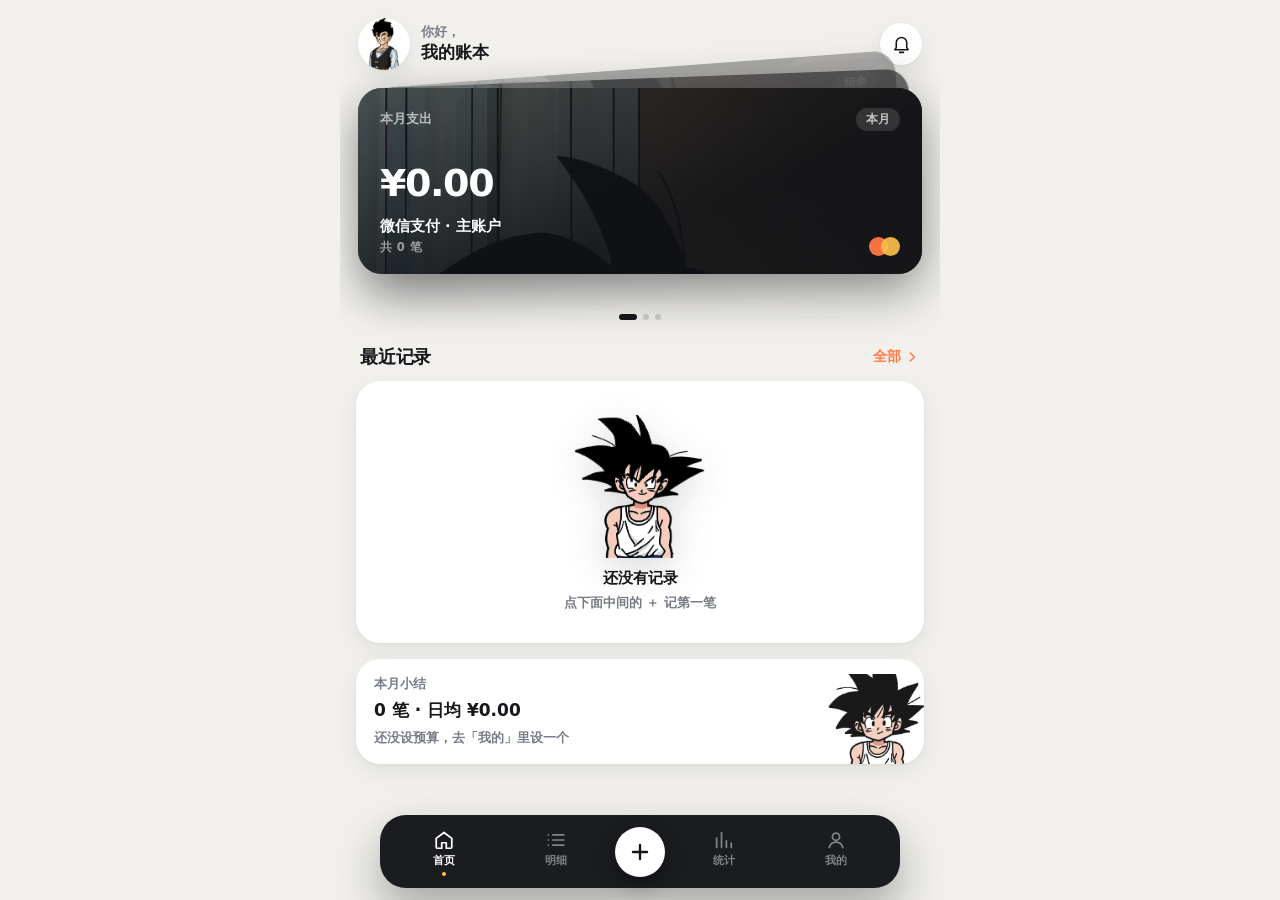
==== commit 3e7e5941: "fix(ledger,xiongji): self-heal records whose amount came back empty" ====
--- a/index.html
+++ b/index.html
@@ -630,7 +630,7 @@
 
 /* ================= 常量 ================= */
 var KEY = 'lazy-ledger-v1';
-var VER = 'v4.0.0';
+var VER = 'v4.0.1';
 
 var DEFAULT_CATS = [
   { id:'canyin',  name:'餐饮', emoji:'🍜', color:'#FF7B7B', type:'expense', kw:['饭','餐','吃','喝','午饭','早饭','晚饭','夜宵','外卖','美团','饿了么','食堂','咖啡','奶茶','星巴克','肯德基','麦当劳','汉堡','火锅','烧烤','小吃','米线','麻辣烫','拉面','面馆','牛肉面','盖饭','沙县','黄焖鸡','甜品','蛋糕','豆浆','粥','点心','快餐','简餐','酒馆','水果','买菜'] },
@@ -1009,12 +1009,26 @@
   if(cur && !isBadCat(cur) && cur!=='其他' && cur!=='其他收入') return null;
   return autoCat(rec.raw, rec.type) || autoCat(rec.note, rec.type) || null;
 }
+/* 从 OCR 全文里补出金额（云端记录 amount 为空时的兜底）。
+   按优先级依次尝试，第一个命中的就是结果。**顺序很重要，别随便调。**
+     ① 带符号的两位小数    -28.80 / +150.00   （最可靠）
+     ② 数字 + 「元」        28.8元 / 30元
+     ③ 独占一行的数字       28.80 或 30        （支付宝账单页金额常单独一行）
+     ④ 带符号的整数         -30 / +150         （最后的兜底）
+   两个实测踩过的坑：
+     · ①④ 必须加「前面不是数字」守卫 (?<![0-9])，
+       否则日期 "2026-10-13" 里的 "-10" 会抢在真实金额前面被匹配。
+     · ③ 必须排在 ④ 之前，否则同样会被日期碎片抢走。 */
 function parseRawAmount(text){
   var s = String(text||'');
-  var m = s.match(/([+\-])\s*([0-9][0-9,]*\.[0-9]{1,2})/);
+  var m = s.match(/(?<![0-9])([+\-])\s*([0-9][0-9,]*\.[0-9]{1,2})/);
   if(m) return { sign:m[1], value:Math.abs(parseFloat(m[2].replace(/,/g,'')) )||0 };
   m = s.match(/([0-9][0-9,]*(?:\.[0-9]{1,2})?)\s*元/);
   if(m) return { sign:'', value:Math.abs(parseFloat(m[1].replace(/,/g,'')) )||0 };
+  m = s.match(/^[ \t]*([+\-]?)([0-9][0-9,]*(?:\.[0-9]{1,2})?)[ \t]*$/m);
+  if(m) return { sign:m[1], value:Math.abs(parseFloat(m[2].replace(/,/g,'')) )||0 };
+  m = s.match(/(?<![0-9])([+\-])\s*([0-9][0-9,]*)(?![0-9.])/);
+  if(m) return { sign:m[1], value:Math.abs(parseFloat(m[2].replace(/,/g,'')) )||0 };
   return null;
 }
 
@@ -1067,7 +1081,11 @@
     escapeCtl(s),
     escapeCtl(s.replace(/:\s*,/g,':0,').replace(/:\s*([}\]])/g,':0$1').replace(/,\s*([}\]])/g,'$1')),
     s.replace(/[\r\n\t]/g, function(c){ return c==='\n'?'\\n':c==='\r'?'\\r':'\\t'; }),
-    escapeCtlSmart(s)
+    escapeCtlSmart(s),
+    /* 云端坏记录实测是「三个毛病同时犯」：amount 后面直接跟逗号、后面多一个
+       游离引号（"src":"shortcut""）、raw 里是真正的换行。前五条各自只能治
+       一两种，凑齐才解析得出来 —— 别删这条。 */
+    escapeCtlSmart(s.replace(/:\s*,/g,':0,').replace(/:\s*([}\]])/g,':0$1').replace(/,\s*([}\]])/g,'$1'))
   ];
   for(var i=0;i<cands.length;i++){
     try{ return { ok:true, obj:JSON.parse(cands[i]), repaired:true }; }catch(e){}
@@ -1093,7 +1111,9 @@
   rec.raw = String(r.raw||r.ocr||'').slice(0,2000);
   if(rec.src==='shortcut' && rec.raw && (!rec.amount || rec.amount===0)){
     var pa = parseRawAmount(rec.raw);
-    if(pa && pa.sign==='-') rec.amount = pa.value;
+    /* 只要捞到正数就补上。以前这里写死了 pa.sign==='-'，
+       结果不带符号的账单页金额（28.80 独占一行）永远补不进来。 */
+    if(pa && pa.value>0) rec.amount = pa.value;
   }
   if(isBadCat(rec.category)) rec.category = rec.type==='income'?'其他收入':'其他';
   rec.ts = parseTs(rec.time);
